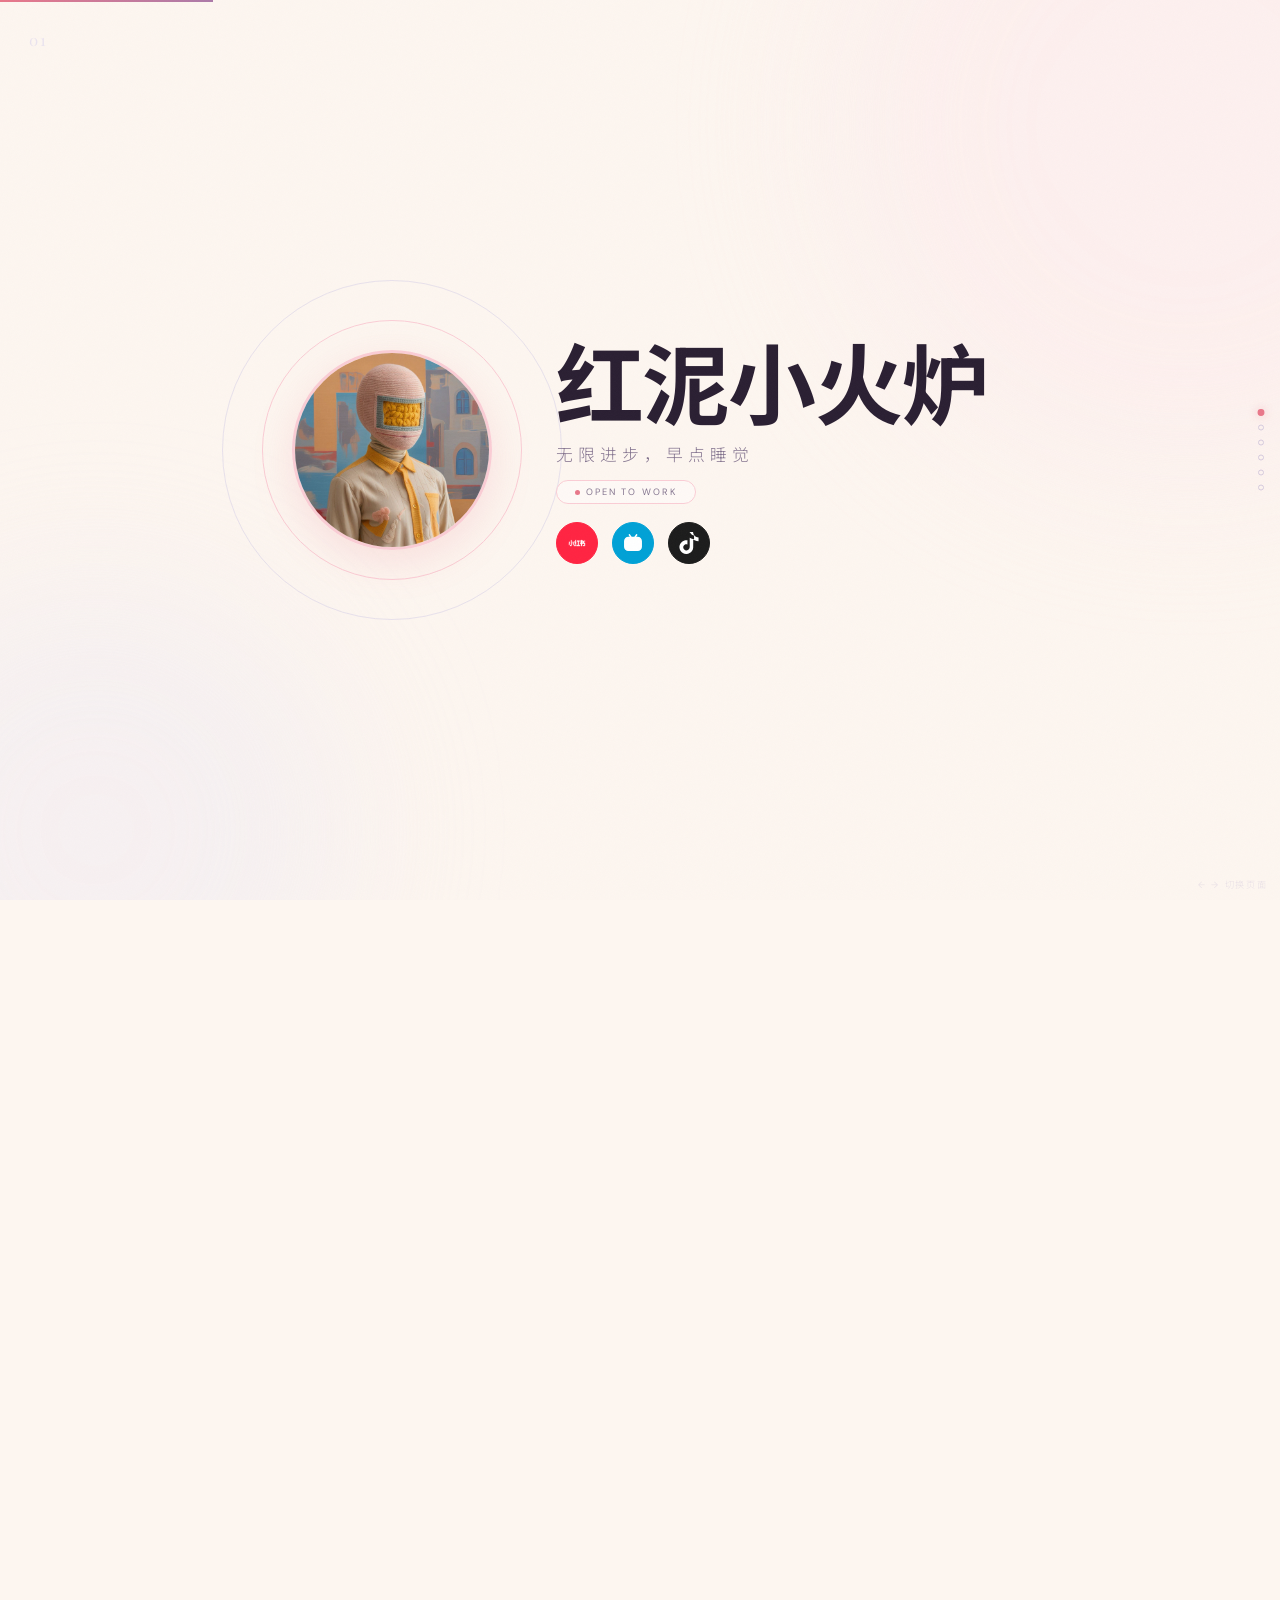
==== index.html @ f567862d "redesign P4 works: two-account layout with proper aspect ratios - Top section: 1 featured card for p" ====
<!DOCTYPE html>
<html lang="zh-CN">
<head>
    <meta charset="UTF-8">
    <meta name="viewport" content="width=device-width, initial-scale=1.0">
    <title>红泥小火炉 — 个人网站</title>
    <meta name="description" content="红泥小火炉的个人简历、作品集与博客">

    <!-- Fonts -->
    <link rel="preconnect" href="https://fonts.googleapis.com">
    <link rel="preconnect" href="https://fonts.gstatic.com" crossorigin>
    <link href="https://fonts.googleapis.com/css2?family=DM+Sans:ital,opsz,wght@0,9..40,200..700;1,9..40,300..400&family=JetBrains+Mono:wght@300;400;500&family=Noto+Sans+SC:wght@300;400;500;700&family=Playfair+Display:ital,wght@0,400..800;1,400..600&display=swap" rel="stylesheet">

    <!-- Styles -->
    <link rel="stylesheet" href="css/variables.css">
    <link rel="stylesheet" href="css/animations.css">
    <link rel="stylesheet" href="css/style.css">
</head>
<body>

    <!-- Chrome -->
    <div class="progress-bar" id="progressBar"></div>
    <nav class="nav-dots" id="navDots" aria-label="Slide navigation"></nav>
    <div class="keyboard-hint">← → 切换页面</div>
    <canvas id="cursorTrail"></canvas>

    <!-- ========================================
         P1 — HERO 首页封面
         ======================================== -->
    <section class="slide slide-hero" id="hero">
        <div class="blob" style="width:clamp(350px,55vw,700px);height:clamp(350px,55vw,700px);background:var(--blush-pale);top:-25%;right:-20%;opacity:.45;"></div>
        <div class="blob" style="width:clamp(250px,40vw,500px);height:clamp(250px,40vw,500px);background:var(--wisteria-pale);bottom:-20%;left:-12%;opacity:.35;"></div>

        <div class="hero-inner">
            <div class="hero-avatar-wrap rv-s d1">
                <div class="hero-ring"></div>
                <div class="hero-ring r2"></div>
                <img class="hero-avatar" src="assets/images/origin.PNG" alt="红泥小火炉头像">
            </div>

            <div class="hero-text">
                <h1 class="hero-name rv d2">红泥小火炉</h1>
                <p class="hero-bio rv d3">无限进步，早点睡觉</p>
                <span class="hero-badge rv d4"><span class="dot"></span>OPEN TO WORK</span>

                <!-- 社交链接 -->
                <div class="social-links rv d5">
                    <!-- 小红书 -->
                    <a class="social-link social-xhs" href="https://www.xiaohongshu.com/user/profile/67c65d7e000000001703d506" target="_blank" rel="noopener" aria-label="小红书" title="小红书">
                        <img src="assets/images/unnamed.png" alt="小红书" style="width:55%;height:55%;object-fit:contain;border-radius:2px;">
                    </a>
                    <!-- B站 -->
                    <a class="social-link social-bilibili" href="https://space.bilibili.com/" target="_blank" rel="noopener" aria-label="哔哩哔哩" title="哔哩哔哩">
                        <svg viewBox="0 0 24 24" fill="none" stroke="white" stroke-width="1.5" stroke-linecap="round" stroke-linejoin="round"><path d="M3 10a4 4 0 0 1 4 -4h10a4 4 0 0 1 4 4v6a4 4 0 0 1 -4 4h-10a4 4 0 0 1 -4 -4v-6z"/><path d="M8 3l2 3"/><path d="M16 3l-2 3"/><path d="M9 13v-2"/><path d="M15 11v2"/></svg>
                    </a>
                    <!-- 抖音 -->
                    <a class="social-link social-douyin" href="https://v.douyin.com/ffmtGtlkA8U/" target="_blank" rel="noopener" aria-label="抖音" title="抖音">
                        <svg viewBox="0 0 24 24"><path d="M12.525.02c1.31-.02 2.61-.01 3.91-.02.08 1.53.63 3.09 1.75 4.17 1.12 1.11 2.7 1.62 4.24 1.79v4.03c-1.44-.05-2.89-.35-4.2-.97-.57-.26-1.1-.59-1.62-.93-.01 2.92.01 5.84-.02 8.75-.08 1.4-.54 2.79-1.35 3.94-1.31 1.92-3.58 3.17-5.91 3.21-1.43.08-2.86-.31-4.08-1.03-2.02-1.19-3.44-3.37-3.65-5.71-.02-.5-.03-1-.01-1.49.18-1.9 1.12-3.72 2.58-4.96 1.66-1.44 3.98-2.13 6.15-1.72.02 1.48-.04 2.96-.04 4.44-.99-.32-2.15-.23-3.02.37-.63.41-1.11 1.04-1.36 1.75-.21.51-.15 1.07-.14 1.61.24 1.64 1.82 3.02 3.5 2.87 1.12-.01 2.19-.66 2.77-1.61.19-.33.4-.9.62-1.4.12-.5.17-1.02.15-1.54V6.33a8.07 8.07 0 004.74 1.53V3.83a4.83 4.83 0 01-2.39-.77z"/></svg>
                    </a>
                    <!-- 微信/其他可继续添加 -->
                </div>
            </div>
        </div>
        <span class="sn">01</span>
    </section>

    <!-- ========================================
         P2 — ABOUT 关于我
         ======================================== -->
    <section class="slide slide-about" id="about">
        <div class="blob" style="width:clamp(300px,45vw,550px);height:clamp(300px,45vw,550px);background:var(--wisteria-pale);top:-15%;left:-15%;opacity:.35;"></div>
        <div class="blob" style="width:clamp(250px,38vw,450px);height:clamp(250px,38vw,450px);background:var(--pistachio-pale);bottom:-18%;right:-12%;opacity:.3;"></div>

        <div class="slide-content">
            <span class="label rv d1">ABOUT ME</span>
            <h2 class="sec-title rv d1">关于 <em>我</em></h2>
            <div class="divider rv d2"></div>

            <div class="about-layout rv d3">
                <div class="about-text">
                    <p class="about-desc">
                        你好，我是<strong>红泥小火炉</strong>。
                    </p>
                    <p class="about-desc">
                        一名探索前沿技术的AI创作者。我相信AI不仅是效率工具，更是重构叙事边界的媒介。在这里，你可以浏览我的作品、拆解技术背后的逻辑，以及阅读我对人机协作的思考。
                    </p>
                    <p class="about-desc">
                        目前专注于 <strong>Vibe Coding</strong> 与 <strong>AI 培训</strong>，
                        同时持续探索无代码开发与自媒体方向的交叉领域。
                    </p>

                    <div class="skill-tags rv d4">
                        <span class="skill-tag"><span class="pip pip-blush"></span>AI 编程</span>
                        <span class="skill-tag"><span class="pip pip-wisteria"></span>AI 设计</span>
                        <span class="skill-tag"><span class="pip pip-pistachio"></span>自媒体</span>
                        <span class="skill-tag"><span class="pip pip-honey"></span>AI 培训</span>
                    </div>
                </div>
            </div>
        </div>
        <span class="sn">02</span>
    </section>

    <!-- ========================================
         P3 — MILESTONES 里程碑
         ======================================== -->
    <section class="slide slide-exp" id="experience">
        <div class="blob" style="width:clamp(280px,40vw,480px);height:clamp(280px,40vw,480px);background:var(--blush-pale);top:-10%;right:-10%;opacity:.3;"></div>

        <div class="slide-content">
            <span class="label rv d1">MILESTONES</span>
            <h2 class="sec-title rv d1">成长 <em>里程碑</em></h2>
            <div class="divider rv d2"></div>

            <div class="milestone-grid rv d3">
                <!-- 里程碑 1 -->
                <div class="milestone-card timeline-item rv d3">
                    <div class="milestone-top">
                        <div class="milestone-date">2024 — 至今</div>
                        <div class="milestone-num">03</div>
                    </div>
                    <h3 class="milestone-title">AI 公共教育</h3>
                    <p class="milestone-desc">主导涵盖全年龄段的 AI 线下教学项目。为创作者、夜校学员及社区长者提供 AI 工具实操培训与应用解决方案。</p>
                    <div class="skill-tree">
                        <div class="tree-branches">
                            <span class="tree-tag" style="--tag-color: var(--blush)" data-gallery="n1-t1">即梦 MeetUp</span>
                            <span class="tree-tag" style="--tag-color: var(--wisteria)" data-gallery="n1-t2">济图开讲啦</span>
                            <span class="tree-tag" style="--tag-color: var(--pistachio)" data-gallery="n1-t3">泉民夜校秒哒培训</span>
                            <span class="tree-tag" style="--tag-color: var(--honey)" data-gallery="n1-t4">社区老年AI培训</span>
                        </div>
                    </div>
                    <div class="tree-gallery">
                        <div class="gallery-set" data-set="n1-t1">
                            <img src="assets/images/gallery/n1-t1-1.jpg" alt="即梦 MeetUp 作品">
                            <img src="assets/images/gallery/n1-t1-2.jpg" alt="即梦 MeetUp 作品">
                            <img src="assets/images/gallery/n1-t1-3.jpg" alt="即梦 MeetUp 作品">
                            <img src="assets/images/gallery/n1-t1-4.jpg" alt="即梦 MeetUp 作品">
                        </div>
                        <div class="gallery-set" data-set="n1-t2">
                            <img src="assets/images/gallery/n1-t2-1.jpg" alt="济图开讲啦 作品">
                            <img src="assets/images/gallery/n1-t2-2.jpg" alt="济图开讲啦 作品">
                        </div>
                        <div class="gallery-set" data-set="n1-t3">
                            <img src="assets/images/gallery/n1-t3-1.jpg" alt="泉民夜校秒哒培训 作品">
                            <img src="assets/images/gallery/n1-t3-2.jpg" alt="泉民夜校秒哒培训 作品">
                            <img src="assets/images/gallery/n1-t3-3.jpg" alt="泉民夜校秒哒培训 作品">
                            <img src="assets/images/gallery/n1-t3-4.jpg" alt="泉民夜校秒哒培训 作品">
                        </div>
                        <div class="gallery-set" data-set="n1-t4">
                            <img src="assets/images/gallery/n1-t4-1.jpg" alt="社区老年AI培训 作品">
                            <img src="assets/images/gallery/n1-t4-2.jpg" alt="社区老年AI培训 作品">
                            <img src="assets/images/gallery/n1-t4-3.jpg" alt="社区老年AI培训 作品">
                            <img src="assets/images/gallery/n1-t4-4.jpg" alt="社区老年AI培训 作品">
                        </div>
                    </div>
                </div>

                <!-- 里程碑 2 -->
                <div class="milestone-card timeline-item rv d4">
                    <div class="milestone-top">
                        <div class="milestone-date">2020 — 2024</div>
                        <div class="milestone-num">02</div>
                    </div>
                    <h3 class="milestone-title">AI 视频制作</h3>
                    <p class="milestone-desc">运用 AI 视觉技术完成视频项目落地。贯穿文本构建、画面生成与后期处理，实现从创意到成片的全链路创作。</p>
                    <div class="skill-tree">
                        <div class="tree-branches">
                            <span class="tree-tag" style="--tag-color: var(--blush)" data-gallery="n2-t1">《与共和国同框》项目</span>
                            <span class="tree-tag" style="--tag-color: var(--wisteria)" data-gallery="n2-t2">《That Explains It》项目</span>
                        </div>
                    </div>
                    <div class="tree-gallery">
                        <div class="gallery-set" data-set="n2-t1">
                            <img src="assets/images/gallery/n2-t1-1.png" alt="《与共和国同框》项目">
                            <img src="assets/images/gallery/n2-t1-2.png" alt="《与共和国同框》项目">
                            <img src="assets/images/gallery/n2-t1-3.png" alt="《与共和国同框》项目">
                            <img src="assets/images/gallery/n2-t1-4.png" alt="《与共和国同框》项目">
                        </div>
                        <div class="gallery-set" data-set="n2-t2">
                            <img src="assets/images/gallery/n2-t2-1.png" alt="《That Explains It》项目">
                            <img src="assets/images/gallery/n2-t2-2.png" alt="《That Explains It》项目">
                            <img src="assets/images/gallery/n2-t2-3.png" alt="《That Explains It》项目">
                            <img src="assets/images/gallery/n2-t2-4.png" alt="《That Explains It》项目">
                        </div>

                    </div>
                </div>

                <!-- 里程碑 3 -->
                <div class="milestone-card timeline-item rv d5">
                    <div class="milestone-top">
                        <div class="milestone-date">2017 — 2020</div>
                        <div class="milestone-num">01</div>
                    </div>
                    <h3 class="milestone-title">设计生涯起步</h3>
                    <p class="milestone-desc">深耕品牌视觉设计，为多个客户交付全方位视觉解决方案，打下扎实的审美与创意基础。</p>
                    <div class="skill-tree">
                        <div class="tree-branches">
                            <span class="tree-tag" style="--tag-color: var(--blush)" data-gallery="n3-t1">品牌视觉</span>
                            <span class="tree-tag" style="--tag-color: var(--wisteria)" data-gallery="n3-t2">视觉解决方案</span>
                            <span class="tree-tag" style="--tag-color: var(--pistachio)" data-gallery="n3-t3">品牌一致性</span>
                        </div>
                    </div>
                    <div class="tree-gallery">
                        <div class="gallery-set" data-set="n3-t1">
                            <img src="assets/images/gallery/n3-t1-1.jpg" alt="品牌视觉 作品">
                            <img src="assets/images/gallery/n3-t1-2.jpg" alt="品牌视觉 作品">
                            <img src="assets/images/gallery/n3-t1-3.jpg" alt="品牌视觉 作品">
                            <img src="assets/images/gallery/n3-t1-4.jpg" alt="品牌视觉 作品">
                        </div>
                        <div class="gallery-set" data-set="n3-t2">
                            <img src="assets/images/gallery/n3-t2-1.jpg" alt="视觉解决方案 作品">
                            <img src="assets/images/gallery/n3-t2-2.jpg" alt="视觉解决方案 作品">
                            <img src="assets/images/gallery/n3-t2-3.jpg" alt="视觉解决方案 作品">
                            <img src="assets/images/gallery/n3-t2-4.jpg" alt="视觉解决方案 作品">
                        </div>
                        <div class="gallery-set" data-set="n3-t3">
                            <img src="assets/images/gallery/n3-t3-1.jpg" alt="品牌一致性 作品">
                            <img src="assets/images/gallery/n3-t3-2.jpg" alt="品牌一致性 作品">
                            <img src="assets/images/gallery/n3-t3-3.jpg" alt="品牌一致性 作品">
                            <img src="assets/images/gallery/n3-t3-4.jpg" alt="品牌一致性 作品">
                        </div>
                    </div>
                </div>

                <!-- 里程碑 4 -->
                <div class="milestone-card timeline-item rv d6">
                    <div class="milestone-top">
                        <div class="milestone-date">持续进行中</div>
                        <div class="milestone-num">04</div>
                    </div>
                    <h3 class="milestone-title">打造个人 IP</h3>
                    <p class="milestone-desc">通过小红书、抖音等平台输出 AI 创作内容，探索自媒体变现路径，连接更多创作者。</p>
                    <div class="skill-tree">
                        <div class="tree-branches">
                            <span class="tree-tag" style="--tag-color: var(--blush)" data-gallery="n4-t1">内容创作</span>
                            <span class="tree-tag" style="--tag-color: var(--wisteria)" data-gallery="n4-t2">自媒体运营</span>
                            <span class="tree-tag" style="--tag-color: var(--pistachio)" data-gallery="n4-t3">社群连接</span>
                            <span class="tree-tag" style="--tag-color: var(--honey)" data-gallery="n4-t4">IP 孵化</span>
                        </div>
                    </div>
                    <div class="tree-gallery">
                        <div class="gallery-set" data-set="n4-t1">
                            <img src="assets/images/gallery/n1-t1-1.jpg" alt="内容创作">
                            <img src="assets/images/gallery/n1-t1-2.jpg" alt="内容创作">
                            <img src="assets/images/gallery/n1-t1-3.jpg" alt="内容创作">
                            <img src="assets/images/gallery/n1-t1-4.jpg" alt="内容创作">
                        </div>
                        <div class="gallery-set" data-set="n4-t2">
                            <img src="assets/images/gallery/n1-t2-1.jpg" alt="自媒体运营">
                            <img src="assets/images/gallery/n1-t2-2.jpg" alt="自媒体运营">
                        </div>
                        <div class="gallery-set" data-set="n4-t3">
                            <img src="assets/images/gallery/n1-t3-1.jpg" alt="社群连接">
                            <img src="assets/images/gallery/n1-t3-2.jpg" alt="社群连接">
                            <img src="assets/images/gallery/n1-t3-3.jpg" alt="社群连接">
                            <img src="assets/images/gallery/n1-t3-4.jpg" alt="社群连接">
                        </div>
                        <div class="gallery-set" data-set="n4-t4">
                            <img src="assets/images/gallery/n1-t4-1.jpg" alt="IP 孵化">
                            <img src="assets/images/gallery/n1-t4-2.jpg" alt="IP 孵化">
                            <img src="assets/images/gallery/n1-t4-3.jpg" alt="IP 孵化">
                            <img src="assets/images/gallery/n1-t4-4.jpg" alt="IP 孵化">
                        </div>
                    </div>
                </div>
            </div>
        </div>
        <span class="sn">03</span>
    </section>


    <!-- ========================================
         P4 — WORKS 视频作品集
         ======================================== -->
    <section class="slide slide-works" id="works">
        <div class="blob" style="width:clamp(300px,42vw,500px);height:clamp(300px,42vw,500px);background:var(--blush-pale);top:-12%;left:-12%;opacity:.3;"></div>
        <div class="blob" style="width:clamp(220px,35vw,400px);height:clamp(220px,35vw,400px);background:var(--honey-soft);bottom:-15%;right:-8%;opacity:.2;"></div>

        <div class="slide-content">
            <span class="label rv d1">PORTFOLIO</span>
            <h2 class="sec-title rv d1">视频 <em>作品</em></h2>
            <div class="divider rv d2"></div>

            <!-- 账号A：精选视频（大号卡片） -->
            <div class="work-section rv d3">
                <div class="work-account-tag">
                    <span class="work-account-dot" style="background:#FF2442;"></span>
                    <span class="work-account-name">@红泥小火炉</span>
                    <span class="work-account-desc">主账号 · 精选代表作</span>
                </div>
                <div class="work-grid work-grid-featured">
                    <div class="work-card work-card-featured" data-bvid="BV1xx411c7mD">
                        <div class="work-cover-wrap">
                            <img class="work-cover" src="" alt="作品封面">
                            <div class="work-play-btn">
                                <svg viewBox="0 0 24 24"><path d="M8 5v14l11-7z"/></svg>
                            </div>
                        </div>
                        <div class="work-info">
                            <div class="work-title">精选作品标题</div>
                            <div class="work-desc">这是主账号的精选代表作，展示核心创作风格与理念。</div>
                            <span class="work-tag">品牌短片</span>
                        </div>
                    </div>
                </div>
            </div>

            <!-- 账号B：更多视频（3列小卡片） -->
            <div class="work-section rv d4">
                <div class="work-account-tag">
                    <span class="work-account-dot" style="background:#00A1D6;"></span>
                    <span class="work-account-name">@账号名称</span>
                    <span class="work-account-desc">副账号 · 更多作品</span>
                </div>
                <div class="work-grid">
                    <div class="work-card work-card-compact" data-bvid="BV1xx411c7mD">
                        <div class="work-cover-wrap">
                            <img class="work-cover" src="" alt="作品封面1">
                            <div class="work-play-btn">
                                <svg viewBox="0 0 24 24"><path d="M8 5v14l11-7z"/></svg>
                            </div>
                            <div class="work-title-overlay">作品标题一</div>
                        </div>
                    </div>

                    <div class="work-card work-card-compact" data-bvid="BV1xx411c7mD">
                        <div class="work-cover-wrap">
                            <img class="work-cover" src="" alt="作品封面2">
                            <div class="work-play-btn">
                                <svg viewBox="0 0 24 24"><path d="M8 5v14l11-7z"/></svg>
                            </div>
                            <div class="work-title-overlay">作品标题二</div>
                        </div>
                    </div>

                    <div class="work-card work-card-compact" data-bvid="BV1xx411c7mD">
                        <div class="work-cover-wrap">
                            <img class="work-cover" src="" alt="作品封面3">
                            <div class="work-play-btn">
                                <svg viewBox="0 0 24 24"><path d="M8 5v14l11-7z"/></svg>
                            </div>
                            <div class="work-title-overlay">作品标题三</div>
                        </div>
                    </div>
                </div>
            </div>
        </div>
        <span class="sn">04</span>
    </section>

    <!-- ========================================
         P5 — BLOG 博客集成栏
         ======================================== -->
    <section class="slide slide-blog" id="blog">
        <div class="blob" style="width:clamp(280px,40vw,460px);height:clamp(280px,40vw,460px);background:var(--pistachio-pale);top:-10%;right:-10%;opacity:.3;"></div>

        <div class="slide-content">
            <span class="label rv d1">BLOG</span>
            <h2 class="sec-title rv d1">思考与 <em>分享</em></h2>
            <div class="divider rv d2"></div>

            <div class="blog-hub-grid">
                <!-- 飞书知识库入口 -->
                <a class="blog-hub rv d3" href="https://c06gbnlph98.feishu.cn/wiki/space/7615218037437352903?ccm_open_type=lark_wiki_spaceLink&open_tab_from=wiki_home" target="_blank" rel="noopener">
                    <div class="hub-logo lark-logo">
                        <img src="assets/images/feishu-logo.png" alt="飞书">
                    </div>
                    <div class="blog-hub-title">小火炉的知识库</div>
                    <div class="blog-hub-desc">AI 创作笔记与方法论</div>
                    <div class="hub-action">
                        <span class="hub-action-btn">进入知识库</span>
                    </div>
                </a>

                <!-- AI 工具导航入口 -->
                <a class="blog-hub rv d4 blog-hub-tools" href="ai-tools.html">
                    <div class="hub-logo tools-logo">
                        <svg viewBox="0 0 24 24" fill="none" stroke="currentColor" stroke-width="2" stroke-linecap="round" stroke-linejoin="round">
                            <rect x="3" y="3" width="7" height="7"/>
                            <rect x="14" y="3" width="7" height="7"/>
                            <rect x="14" y="14" width="7" height="7"/>
                            <rect x="3" y="14" width="7" height="7"/>
                        </svg>
                    </div>
                    <div class="blog-hub-title">AI 工具导航</div>
                    <div class="blog-hub-desc">精选实用 AI 工具库</div>
                    <div class="hub-preview-list">
                        <div class="hub-preview-item">
                            <span class="hub-preview-date">图像</span>
                            <span class="hub-preview-title">Midjourney、即梦 AI、可灵 AI…</span>
                        </div>
                        <div class="hub-preview-item">
                            <span class="hub-preview-date">写作</span>
                            <span class="hub-preview-title">Claude、Kimi、豆包、Gemini…</span>
                        </div>
                        <div class="hub-preview-item">
                            <span class="hub-preview-date">代码</span>
                            <span class="hub-preview-title">Cursor、Trae、GitHub Copilot…</span>
                        </div>
                    </div>
                    <div class="hub-action">
                        <span class="hub-action-btn">探索工具</span>
                    </div>
                </a>
            </div>
        </div>
        <span class="sn">05</span>
    </section>

    <!-- ========================================
         P6 — CONTACT 联系方式
         ======================================== -->
    <section class="slide slide-contact" id="contact">
        <div class="blob" style="width:clamp(320px,48vw,580px);height:clamp(320px,48vw,580px);background:var(--blush-pale);top:-20%;left:-15%;opacity:.3;"></div>
        <div class="blob" style="width:clamp(250px,38vw,420px);height:clamp(250px,38vw,420px);background:var(--wisteria-pale);bottom:-15%;right:-10%;opacity:.25;"></div>

        <div class="slide-content">
            <span class="label rv d1">CONTACT</span>
            <h2 class="sec-title rv d1">联系 <em>我</em></h2>
            <div class="divider rv d2"></div>

            <p class="end-narrative rv d3">期待与你的合作与交流</p>
            <h3 class="end-slogan rv d4">
                Infinite <span class="hl">Progress</span>
            </h3>
            <div class="divider rv d5" style="margin:0 auto;"></div>

            <div class="contact-links rv d5">
                <!-- 小红书 -->
                <a class="contact-link" href="https://www.xiaohongshu.com/user/profile/67c65d7e000000001703d506" target="_blank" rel="noopener">
                    <div class="contact-icon contact-xhs">
                        <img src="assets/images/unnamed.png" alt="小红书" style="width:50%;height:50%;object-fit:contain;border-radius:2px;">
                    </div>
                    <div class="contact-label">小红书</div>
                    <div class="contact-sublabel">@红泥小火炉</div>
                </a>

                <span class="step-arrow" style="font-size:clamp(1rem,2vw,1.5rem);color:var(--ink-ghost);font-weight:200;">·</span>

                <!-- 微信 -->
                <a class="contact-link" href="#" id="wechatTrigger">
                    <div class="contact-icon contact-wechat">
                        <svg viewBox="0 0 16 16" fill="white"><path d="M11.176 14.429c-2.665 0-4.826-1.8-4.826-4.018 0-2.22 2.159-4.02 4.824-4.02S16 8.191 16 10.411c0 1.21-.65 2.301-1.666 3.036a.324.324 0 0 0-.12.366l.218.81a.6.6 0 0 1 .029.117.166.166 0 0 1-.162.162.2.2 0 0 1-.092-.03l-1.057-.61a.5.5 0 0 0-.256-.074.5.5 0 0 0-.142.021 5.67 5.67 0 0 1-1.576.22M9.064 9.542a.647.647 0 1 0 .557-1 .645.645 0 0 0-.646.647.634.634 0 0 0 .09.353Zm3.232.001a.646.646 0 1 0 .546-1 .645.645 0 0 0-.644.644.63.63 0 0 0 .098.356"/><path d="M0 6.826c0 1.455.781 2.765 2.001 3.656a.385.385 0 0 1 .143.439l-.161.6-.1.373a.499.499 0 0 0-.032.14.192.192 0 0 0 .193.193c.039 0 .077-.01.111-.029l1.268-.733a.624.624 0 0 1 .308-.088c.027 0 .053.003.084.006a6.76 6.76 0 0 0 1.624.26 4.48 4.48 0 0 1-.177-1.251c0-2.936 2.785-5.02 5.824-5.02.15 0 .293.002.433.005C10.587 3.429 8.392 2 5.796 2 2.596 2 0 4.16 0 6.826m4.632-1.555a.77.77 0 1 1-1.54 0 .77.77 0 0 1 1.54 0m3.875 0a.77.77 0 1 1-1.54 0 .77.77 0 0 1 1.54 0"/></svg>
                    </div>
                    <div class="contact-label">微信</div>
                    <div class="contact-sublabel">扫码添加</div>
                </a>

                <span class="step-arrow" style="font-size:clamp(1rem,2vw,1.5rem);color:var(--ink-ghost);font-weight:200;">·</span>

                <!-- 抖音 -->
                <a class="contact-link" href="https://v.douyin.com/ffmtGtlkA8U/" target="_blank" rel="noopener">
                    <div class="contact-icon contact-douyin">
                        <svg viewBox="0 0 24 24"><path d="M12.525.02c1.31-.02 2.61-.01 3.91-.02.08 1.53.63 3.09 1.75 4.17 1.12 1.11 2.7 1.62 4.24 1.79v4.03c-1.44-.05-2.89-.35-4.2-.97-.57-.26-1.1-.59-1.62-.93-.01 2.92.01 5.84-.02 8.75-.08 1.4-.54 2.79-1.35 3.94-1.31 1.92-3.58 3.17-5.91 3.21-1.43.08-2.86-.31-4.08-1.03-2.02-1.19-3.44-3.37-3.65-5.71-.02-.5-.03-1-.01-1.49.18-1.9 1.12-3.72 2.58-4.96 1.66-1.44 3.98-2.13 6.15-1.72.02 1.48-.04 2.96-.04 4.44-.99-.32-2.15-.23-3.02.37-.63.41-1.11 1.04-1.36 1.75-.21.51-.15 1.07-.14 1.61.24 1.64 1.82 3.02 3.5 2.87 1.12-.01 2.19-.66 2.77-1.61.19-.33.4-.9.62-1.4.12-.5.17-1.02.15-1.54V6.33a8.07 8.07 0 004.74 1.53V3.83a4.83 4.83 0 01-2.39-.77z"/></svg>
                    </div>
                    <div class="contact-label">抖音</div>
                    <div class="contact-sublabel">@红泥小火炉</div>
                </a>
            </div>

            <div class="end-capsule rv d6" style="margin-top:clamp(1.5rem,3vh,2rem);">
                © 2026 红泥小火炉 · Designed with 💗
            </div>
        </div>
        <span class="sn">06</span>
    </section>

    <!-- ========================================
         图片大图预览（Lightbox）
         ======================================== -->
    <div class="img-lightbox" id="imgLightbox">
        <button class="lightbox-close" id="lightboxClose" aria-label="关闭">✕</button>
        <button class="lightbox-nav lightbox-prev" id="lightboxPrev" aria-label="上一张">‹</button>
        <button class="lightbox-nav lightbox-next" id="lightboxNext" aria-label="下一张">›</button>
        <img id="lightboxImg" src="" alt="">
        <div class="lightbox-counter" id="lightboxCounter"></div>
    </div>

    <!-- ========================================
         微信二维码弹窗
         ======================================== -->
    <div class="qr-modal" id="qrModal">
        <div class="qr-modal-inner">
            <button class="qr-modal-close" id="qrClose" aria-label="关闭">✕</button>
            <div class="qr-modal-content">
                <p class="qr-modal-tip">扫码添加微信</p>
                <img src="assets/images/wechat-qr.png" alt="微信二维码" id="qrImg">
                <p class="qr-modal-name">红泥小火炉</p>
            </div>
        </div>
    </div>

    <!-- ========================================
         视频弹层（全局）
         ======================================== -->
    <div class="video-modal" id="videoModal">
        <div class="video-modal-inner">
            <button class="video-modal-close" id="videoClose" aria-label="关闭视频">✕</button>
            <iframe id="videoFrame" allowfullscreen></iframe>
        </div>
    </div>

    <!-- Scripts -->
    <script src="js/scroll-effects.js"></script>
    <script src="js/main.js"></script>
    <script src="js/notion.js"></script>
</body>
</html>
---- css/variables.css ----
/* ===========================================
   孙琦个人网站 — CSS 变量系统
   修改配色/字体/字号，只需改这里
   =========================================== */

:root {
    /* --- 调色板（温暖奶油风）--- */
    --cream: #FDF6F0;
    --cream-deep: #F7EDE4;
    --blush: #E8788A;
    --blush-mid: #F2A0AE;
    --blush-soft: #FACDD5;
    --blush-pale: #FDE8EC;
    --blush-wash: #FFF6F7;
    --wisteria: #8E7CB8;
    --wisteria-mid: #B5AAD6;
    --wisteria-soft: #D4CEE8;
    --wisteria-pale: #EBE7F5;
    --pistachio: #6AB893;
    --pistachio-mid: #A0D9BE;
    --pistachio-soft: #C5E9D5;
    --pistachio-pale: #E4F5EC;
    --honey: #D4A24C;
    --honey-soft: #F2D68A;
    --sky: #7BA8D4;

    /* --- 文字色阶 --- */
    --ink: #2A1F32;
    --ink-mid: #564560;
    --ink-light: #857590;
    --ink-faint: #B3A5BE;
    --ink-ghost: #D4C9DC;
    --ink-whisper: #EAE3EF;

    /* --- 玻璃态 --- */
    --glass: rgba(253, 246, 240, 0.6);
    --glass-border: rgba(255, 255, 255, 0.65);

    /* --- 字体 --- */
    --ff-display: 'Playfair Display', 'Noto Sans SC', serif;
    --ff-body: 'DM Sans', 'Noto Sans SC', sans-serif;
    --ff-mono: 'JetBrains Mono', monospace;

    /* --- 字号（响应式 clamp）--- */
    --fs-hero: clamp(2.6rem, 7vw, 5.5rem);
    --fs-h2: clamp(1.4rem, 3.8vw, 2.6rem);
    --fs-h3: clamp(1rem, 2.2vw, 1.5rem);
    --fs-sub: clamp(0.8rem, 1.4vw, 1.05rem);
    --fs-body: clamp(0.72rem, 1.12vw, 0.92rem);
    --fs-sm: clamp(0.62rem, 0.88vw, 0.78rem);
    --fs-xs: clamp(0.52rem, 0.72vw, 0.65rem);

    /* --- 间距 --- */
    --pad: clamp(1.8rem, 5vw, 5rem);
    --gap: clamp(0.6rem, 1.6vw, 1.6rem);

    /* --- 缓动曲线 --- */
    --ease-expo: cubic-bezier(0.16, 1, 0.3, 1);
    --ease-spring: cubic-bezier(0.34, 1.56, 0.64, 1);
    --ease-smooth: cubic-bezier(0.4, 0, 0.2, 1);
}

/* === 深色模式预留（后期可扩展）=== */
@media (prefers-color-scheme: dark) {
    /* :root {
        --cream: #1a1520;
        --ink: #FDF6F0;
        ...
    } */
}
---- css/animations.css ----
/* ===========================================
   孙琦个人网站 — 动画与特效系统
   =========================================== */

/* --- 入场动画基础类 --- */
.rv   { opacity: 0; transform: translateY(26px);  transition: opacity .85s var(--ease-expo), transform .85s var(--ease-expo); will-change: opacity, transform; }
.rv-s { opacity: 0; transform: scale(.85);         transition: opacity .85s var(--ease-expo), transform 1s var(--ease-spring); will-change: opacity, transform; }
.rv-l { opacity: 0; transform: translateX(-38px);  transition: opacity .85s var(--ease-expo), transform .85s var(--ease-expo); will-change: opacity, transform; }
.rv-r { opacity: 0; transform: translateX(38px);   transition: opacity .85s var(--ease-expo), transform .85s var(--ease-expo); will-change: opacity, transform; }
.rv-b { opacity: 0; filter: blur(16px); transform: scale(.97); transition: opacity 1.3s var(--ease-expo), filter 1.3s var(--ease-expo), transform 1.3s var(--ease-expo); will-change: opacity, filter, transform; }
.rv-pop { opacity: 0; transform: scale(.4) rotate(-12deg); transition: opacity .5s var(--ease-expo), transform .65s var(--ease-spring); will-change: opacity, transform; }

/* 可见时触发 */
.slide.visible .rv,
.slide.visible .rv-s,
.slide.visible .rv-l,
.slide.visible .rv-r,
.slide.visible .rv-b,
.slide.visible .rv-pop { opacity: 1; transform: none; filter: none; }

/* 延迟节奏 */
.d1 { transition-delay: .08s }
.d2 { transition-delay: .2s }
.d3 { transition-delay: .35s }
.d4 { transition-delay: .5s }
.d5 { transition-delay: .68s }
.d6 { transition-delay: .85s }
.d7 { transition-delay: 1.05s }

/* --- 浮动动画 --- */
@keyframes heroFloat {
    0%, 100% { transform: translateY(0) rotate(0deg); }
    25%      { transform: translateY(-16px) rotate(-4deg); }
    60%      { transform: translateY(-8px) rotate(2.5deg); }
}

@keyframes drift {
    0%, 100% { transform: translateY(0) rotate(0); }
    50%      { transform: translateY(-12px) rotate(6deg); }
}

@keyframes ringPulse {
    0%, 100% { opacity: .4; transform: translate(-50%, -50%) scale(1); }
    50%      { opacity: .15; transform: translate(-50%, -50%) scale(1.05); }
}

@keyframes dotPulse {
    0%, 100% { opacity: .3; transform: scale(.7); }
    50%      { opacity: 1; transform: scale(1.1); }
}

@keyframes chromaShift {
    0%, 100% { background-position: 0% 50%; }
    50%      { background-position: 100% 50%; }
}

@keyframes hintPulse {
    0%, 100% { opacity: .4; }
    50%      { opacity: 1; }
}

/* --- 背景 Blob --- */
.blob {
    position: absolute;
    border-radius: 50%;
    z-index: 0;
    pointer-events: none;
    filter: blur(80px);
    will-change: transform;
    transform: translateZ(0);
}

/* --- 装饰漂浮元素 --- */
.deco {
    position: absolute;
    z-index: 1;
    pointer-events: none;
    opacity: 0.07;
    will-change: transform;
    transform: translateZ(0);
}

/* --- 进度条 --- */
.progress-bar {
    position: fixed;
    top: 0;
    left: 0;
    height: 2px;
    z-index: 9999;
    background: linear-gradient(90deg, var(--blush), var(--wisteria), var(--pistachio));
    background-size: 300% 100%;
    animation: chromaShift 6s ease infinite;
    transition: width .45s var(--ease-expo);
    will-change: width;
    transform: translateZ(0);
}

/* --- 导航点 --- */
.nav-dots {
    position: fixed;
    right: clamp(.5rem, 1.4vw, 1rem);
    top: 50%;
    transform: translateY(-50%);
    display: flex;
    flex-direction: column;
    gap: clamp(6px, 1vh, 10px);
    z-index: 9998;
}

.nav-dot {
    width: 6px;
    height: 6px;
    border-radius: 50%;
    border: 1.5px solid var(--ink-ghost);
    background: transparent;
    cursor: pointer;
    transition: all .35s var(--ease-spring);
    padding: 0;
}

.nav-dot:hover {
    border-color: var(--blush-mid);
    transform: scale(1.4);
}

.nav-dot.active {
    background: var(--blush);
    border-color: var(--blush);
    box-shadow: 0 0 8px rgba(232, 120, 138, .45);
    transform: scale(1.15);
}

/* --- 键盘提示 --- */
.keyboard-hint {
    position: fixed;
    bottom: clamp(.4rem, 1vh, .7rem);
    right: clamp(.4rem, 1.2vw, .8rem);
    font-size: var(--fs-xs);
    color: var(--ink-ghost);
    opacity: .5;
    z-index: 9998;
    letter-spacing: .18em;
    font-weight: 300;
}

/* --- 幻灯片编号 --- */
.sn {
    position: absolute;
    top: clamp(.8rem, 2.5vw, 1.8rem);
    left: clamp(.8rem, 2.5vw, 1.8rem);
    font-family: var(--ff-display);
    font-size: clamp(.7rem, 1.2vw, 1rem);
    color: var(--ink-whisper);
    font-weight: 300;
    letter-spacing: .15em;
    z-index: 3;
}

/* --- 鼠标拖尾 Canvas --- */
#cursorTrail {
    position: fixed;
    inset: 0;
    z-index: 9989;
    pointer-events: none;
}

/* --- SVG 噪点纹理（温暖感）--- */
body::after {
    content: '';
    position: fixed;
    inset: 0;
    z-index: 9990;
    pointer-events: none;
    opacity: 0.026;
    background-image: url("data:image/svg+xml,%3Csvg viewBox='0 0 256 256' xmlns='http://www.w3.org/2000/svg'%3E%3Cfilter id='n'%3E%3CfeTurbulence type='fractalNoise' baseFrequency='0.85' numOctaves='4' stitchTiles='stitch'/%3E%3C/filter%3E%3Crect width='100%25' height='100%25' filter='url(%23n)'/%3E%3C/svg%3E");
    background-size: 180px;
}

/* --- 玻璃态卡片 --- */
.glass {
    background: var(--glass);
    backdrop-filter: blur(12px);
    -webkit-backdrop-filter: blur(12px);
    border: 1px solid var(--glass-border);
    border-radius: clamp(14px, 2.2vw, 22px);
    box-shadow: 0 6px 28px rgba(90, 60, 120, .06), inset 0 1px 0 rgba(255, 255, 255, .35);
    will-change: transform;
    transform: translateZ(0);
}

/* --- 通用原子组件 --- */
.divider {
    width: clamp(32px, 5vw, 56px);
    height: 1.5px;
    background: linear-gradient(90deg, var(--blush-soft), var(--wisteria-soft));
    border-radius: 2px;
    opacity: .7;
}

.label {
    font-family: var(--ff-body);
    font-size: var(--fs-xs);
    color: var(--ink-faint);
    letter-spacing: .35em;
    font-weight: 600;
    text-transform: uppercase;
}

.sec-title {
    font-family: var(--ff-display);
    font-size: var(--fs-h2);
    font-weight: 600;
    color: var(--ink);
    text-align: center;
    line-height: 1.25;
}

.sec-title em {
    font-style: italic;
    color: var(--blush);
}

/* --- 减少动画偏好 --- */
@media (prefers-reduced-motion: reduce) {
    *, *::before, *::after {
        animation-duration: 0.01ms !important;
        transition-duration: 0.2s !important;
    }
    html { scroll-behavior: auto; }
}
---- css/style.css ----
/* ===========================================
   孙琦个人网站 — 主样式
   =========================================== */

/* === RESET === */
*, *::before, *::after { margin: 0; padding: 0; box-sizing: border-box; }

/* === VIEWPORT & SCROLL === */
html, body { height: 100%; overflow-x: hidden; }
html { scroll-snap-type: y mandatory; scroll-behavior: smooth; }

body {
    font-family: var(--ff-body);
    color: var(--ink);
    background: var(--cream);
    -webkit-font-smoothing: antialiased;
}

/* === SLIDE 基础结构 === */
.slide {
    width: 100vw;
    height: 100vh;
    height: 100dvh;
    overflow: hidden;
    scroll-snap-align: start;
    display: flex;
    flex-direction: column;
    position: relative;
    contain: layout style paint;
}

.slide-content {
    flex: 1;
    display: flex;
    flex-direction: column;
    justify-content: center;
    align-items: center;
    max-height: 100%;
    overflow: hidden;
    padding: var(--pad);
    gap: var(--gap);
    position: relative;
    z-index: 2;
}

img { max-width: 100%; object-fit: contain; }

/* === RESPONSIVE === */
@media (max-height: 700px) {
    :root { --pad: clamp(1rem, 3vw, 2rem); --gap: clamp(0.35rem, 1vw, 0.7rem); --fs-hero: clamp(1.8rem, 5.5vw, 3.2rem); --fs-h2: clamp(1.1rem, 2.8vw, 1.8rem); }
}
@media (max-height: 600px) {
    :root { --pad: clamp(0.5rem, 2vw, 1.2rem); --fs-body: clamp(0.62rem, 0.95vw, 0.82rem); --gap: clamp(0.25rem, 0.8vw, 0.5rem); }
    .nav-dots, .keyboard-hint, .deco { display: none; }
}
@media (max-height: 500px) {
    :root { --fs-hero: clamp(1rem, 3.5vw, 1.5rem); --fs-h2: clamp(0.9rem, 2.5vw, 1.2rem); }
}
@media (max-width: 700px) {
    .two-col { flex-direction: column !important; }
    .work-grid, .care-grid, .tech-grid { grid-template-columns: 1fr !important; }
    .timeline::before { left: 20px !important; }
    .timeline-item { padding-left: 50px !important; }
    .timeline-item::before { left: 14px !important; }
}

/* ===========================================
   P1 — HERO 首页封面
   =========================================== */
.slide-hero { background: var(--cream); }

.hero-inner {
    flex: 1;
    display: flex;
    align-items: center;
    justify-content: center;
    gap: clamp(2rem, 5vw, 5rem);
    padding: var(--pad);
    max-height: 100%;
    overflow: hidden;
    position: relative;
    z-index: 2;
}

.hero-avatar-wrap {
    position: relative;
    flex-shrink: 0;
    display: flex;
    flex-direction: column;
    align-items: center;
    gap: var(--gap);
}

.hero-avatar {
    width: clamp(120px, 18vw, 200px);
    height: clamp(120px, 18vw, 200px);
    border-radius: 50%;
    object-fit: cover;
    border: 3px solid var(--blush-soft);
    box-shadow: 0 12px 40px rgba(232, 120, 138, .18);
    animation: heroFloat 5.5s ease-in-out infinite;
    will-change: transform;
    transform: translateZ(0);
}

/* 头像占位（未上传图片时显示） */
.hero-avatar[src=""],
.hero-avatar:not([src]) {
    background: linear-gradient(135deg, var(--blush-pale), var(--wisteria-pale));
}

.hero-ring {
    position: absolute;
    top: 50%;
    left: 50%;
    transform: translate(-50%, -50%);
    width: 130%;
    height: 130%;
    border-radius: 50%;
    border: 1.5px solid var(--blush-soft);
    animation: ringPulse 4s ease-in-out infinite;
    pointer-events: none;
}

.hero-ring.r2 {
    width: 170%;
    height: 170%;
    border-color: var(--wisteria-soft);
    animation-delay: 1s;
    opacity: .5;
}

.hero-text {
    display: flex;
    flex-direction: column;
    gap: clamp(.6rem, 1.5vh, 1.2rem);
    max-width: min(90vw, 520px);
}

.hero-name {
    font-family: var(--ff-display);
    font-size: var(--fs-hero);
    font-weight: 700;
    line-height: 1.05;
    color: var(--ink);
    letter-spacing: -.02em;
}

.hero-name .line2 {
    display: block;
    font-style: italic;
    color: var(--blush);
    font-size: clamp(1rem, 2.4vw, 1.7rem);
    font-weight: 400;
    letter-spacing: .02em;
    margin-top: clamp(.4rem, 1vh, .7rem);
}

.hero-bio {
    font-family: var(--ff-body);
    font-size: var(--fs-sub);
    color: var(--ink-light);
    font-weight: 300;
    letter-spacing: .3em;
    text-transform: uppercase;
}

.hero-badge {
    display: inline-flex;
    align-items: center;
    gap: clamp(4px, .5vw, 7px);
    padding: clamp(3px, .4vw, 5px) clamp(10px, 1.4vw, 18px);
    border: 1px solid var(--blush-soft);
    border-radius: 100px;
    font-size: var(--fs-xs);
    color: var(--ink-light);
    letter-spacing: .22em;
    font-weight: 400;
    background: rgba(255, 255, 255, .4);
    width: fit-content;
}

.hero-badge .dot {
    width: 5px;
    height: 5px;
    border-radius: 50%;
    background: var(--blush);
    animation: dotPulse 2.5s ease-in-out infinite;
}

/* 社交链接 */
.social-links {
    display: flex;
    gap: clamp(8px, 1.2vw, 14px);
    align-items: center;
    margin-top: clamp(.3rem, .5vh, .4rem);
}

.social-link {
    display: flex;
    align-items: center;
    justify-content: center;
    width: clamp(32px, 4vw, 42px);
    height: clamp(32px, 4vw, 42px);
    border-radius: 50%;
    background: var(--glass);
    border: 1px solid var(--glass-border);
    color: var(--ink-mid);
    text-decoration: none;
    font-size: var(--fs-sm);
    transition: all .35s var(--ease-spring);
    backdrop-filter: blur(8px);
}

.social-link:hover {
    transform: translateY(-3px) scale(1.08);
    background: var(--blush-wash);
    border-color: var(--blush-soft);
    color: var(--blush);
    box-shadow: 0 6px 20px rgba(232, 120, 138, .15);
}

.social-link svg {
    width: 55%;
    height: 55%;
    fill: currentColor;
}

/* 品牌色社交图标（彩色圆底 + 白图标） */
.social-link.social-xhs   { background: #FF2442; border-color: #FF2442; color: white; }
.social-link.social-email { background: #5B8DEF; border-color: #5B8DEF; color: white; }
.social-link.social-douyin{ background: #1C1C1C; border-color: #1C1C1C; color: white; }

.social-link.social-xhs:hover   { box-shadow: 0 6px 20px rgba(255,36,66,.3); }
.social-link.social-email:hover { box-shadow: 0 6px 20px rgba(91,141,239,.3); }
.social-link.social-douyin:hover{ box-shadow: 0 6px 20px rgba(28,28,28,.25); }

.social-link.social-bilibili { background: #00A1D6; border-color: #00A1D6; color: white; }
.social-link.social-bilibili:hover { box-shadow: 0 6px 20px rgba(0,161,214,.3); }

/* ===========================================
   P2 — ABOUT 关于我
   =========================================== */
.slide-about {
    background:
        radial-gradient(ellipse at 75% 25%, rgba(235, 231, 245, .5) 0%, transparent 50%),
        radial-gradient(ellipse at 25% 75%, rgba(253, 232, 236, .4) 0%, transparent 50%),
        var(--cream);
}

.about-layout {
    display: flex;
    align-items: center;
    justify-content: center;
    gap: clamp(2rem, 5vw, 4rem);
    flex-wrap: wrap;
    max-width: min(92vw, 900px);
}

.about-text {
    max-width: clamp(280px, 36vw, 460px);
    display: flex;
    flex-direction: column;
    gap: clamp(.5rem, 1vh, .8rem);
}

.about-desc {
    font-size: clamp(0.95rem, 1.8vw, 1.25rem);
    color: var(--ink-mid);
    line-height: 1.9;
}

.about-desc strong {
    color: var(--ink);
    font-weight: 600;
}

.skill-tags {
    display: flex;
    flex-wrap: wrap;
    gap: clamp(5px, .7vw, 10px);
    margin-top: clamp(.3rem, .4vh, .5rem);
}

.skill-tag {
    display: inline-flex;
    align-items: center;
    gap: clamp(3px, .4vw, 6px);
    padding: clamp(3px, .35vw, 5px) clamp(10px, 1.2vw, 16px);
    border-radius: 100px;
    font-size: var(--fs-sm);
    color: var(--ink-mid);
    font-weight: 500;
    background: rgba(253, 246, 240, .7);
    border: 1px solid var(--glass-border);
    transition: transform .3s var(--ease-spring), background .3s;
}

.skill-tag:hover {
    transform: translateX(3px) scale(1.02);
    background: var(--blush-wash);
}

.skill-tag .pip {
    width: 5px;
    height: 5px;
    border-radius: 50%;
    flex-shrink: 0;
}

.pip-blush { background: var(--blush); }
.pip-wisteria { background: var(--wisteria); }
.pip-pistachio { background: var(--pistachio); }
.pip-honey   { background: var(--honey); }

/* ===========================================
   P3 — MILESTONES 里程碑（卡片网格）
   =========================================== */
.slide-exp {
    background:
        radial-gradient(ellipse at 35% 25%, rgba(253, 232, 236, .45) 0%, transparent 50%),
        radial-gradient(ellipse at 65% 75%, rgba(235, 231, 245, .4) 0%, transparent 50%),
        var(--cream);
}

/* 卡片网格 */
.milestone-grid {
    display: grid;
    grid-template-columns: repeat(2, 1fr);
    gap: clamp(1.2rem, 2.5vw, 2rem);
    max-width: min(96vw, 1000px);
    width: 100%;
    align-items: stretch;
}

@media (max-width: 768px) {
    .milestone-grid { grid-template-columns: 1fr; max-width: min(90vw, 520px); }
}

/* 里程碑卡片（覆盖旧时间轴样式） */
.milestone-card,
.milestone-card.timeline-item {
    position: relative;
    display: flex;
    flex-direction: column;
    gap: clamp(8px, 1vh, 12px);
    padding: clamp(1.2rem, 2vw, 1.8rem) !important;
    border-radius: 20px;
    background: var(--glass);
    border: 1px solid var(--glass-border);
    backdrop-filter: blur(12px);
    -webkit-backdrop-filter: blur(12px);
    transition: transform .4s var(--ease-spring), box-shadow .4s;
    overflow: hidden;
    width: 100% !important;
    margin-left: 0 !important;
    text-align: left !important;
}

.milestone-card.timeline-item::before {
    display: none !important;
}

.milestone-card::before {
    content: '';
    position: absolute;
    top: 0; left: 0; right: 0;
    height: 3px;
    background: linear-gradient(90deg, var(--blush), var(--wisteria-mid), var(--pistachio));
    opacity: .7;
}

.milestone-card:nth-child(2)::before {
    background: linear-gradient(90deg, var(--wisteria-mid), var(--pistachio), var(--blush));
}

.milestone-card:nth-child(3)::before {
    background: linear-gradient(90deg, var(--pistachio), var(--blush), var(--wisteria-mid));
}

.milestone-card:hover {
    transform: translateY(-5px);
    box-shadow: 0 14px 36px rgba(80, 50, 110, .1), inset 0 1px 0 rgba(255, 255, 255, .5);
}

/* 卡片顶部：日期 + 序号（已隐藏） */
.milestone-top {
    display: none;
}

.milestone-title {
    font-family: var(--ff-display);
    font-size: clamp(1rem, 1.6vw, 1.25rem);
    font-weight: 700;
    color: var(--ink);
    line-height: 1.35;
    margin-bottom: 2px;
}

.milestone-desc {
    font-size: var(--fs-sm);
    color: var(--ink-mid);
    line-height: 1.7;
    margin-bottom: 4px;
}

/* 旧时间轴样式保留（JS兼容） */
.timeline {
    position: relative;
    max-width: min(85vw, 720px);
    width: 100%;
    padding: clamp(.5rem, 1vh, 1rem) 0;
}

.timeline::before {
    content: '';
    position: absolute;
    left: 50%;
    top: 0;
    bottom: 0;
    width: 2px;
    background: linear-gradient(180deg, var(--blush), var(--wisteria-mid), var(--pistachio));
    transform: translateX(-50%) scaleY(0);
    transform-origin: top center;
    opacity: .55;
    border-radius: 1px;
    transition: transform 2.2s cubic-bezier(0.22, 1, 0.36, 1);
}

.slide.visible .timeline::before {
    transform: translateX(-50%) scaleY(1);
}

.timeline-item {
    position: relative;
    width: 50%;
    padding: clamp(.6rem, 1.2vw, 1rem) clamp(1rem, 2vw, 2rem);
    box-sizing: border-box;
}

.timeline-item:nth-child(odd) { padding-right: clamp(1.5rem, 3vw, 3rem); text-align: right; }
.timeline-item:nth-child(even) { margin-left: 50%; padding-left: clamp(1.5rem, 3vw, 3rem); }

.timeline-item::before {
    content: '';
    position: absolute;
    width: 10px;
    height: 10px;
    border-radius: 50%;
    background: var(--cream);
    border: 2.5px solid var(--blush);
    top: clamp(.9rem, 1.5vw, 1.3rem);
    z-index: 2;
    opacity: 0;
    transform: scale(0);
    transition: opacity 0.4s ease-out, transform 0.55s cubic-bezier(0.34, 1.56, 0.64, 1);
}

.timeline-item:nth-child(odd)::before { right: -6px; }
.timeline-item:nth-child(even)::before { left: -6px; }

.slide.visible .timeline-item:nth-child(1)::before {
    opacity: 1;
    transform: scale(1);
    transition-delay: 0.5s;
}
.slide.visible .timeline-item:nth-child(2)::before {
    opacity: 1;
    transform: scale(1);
    transition-delay: 1.1s;
}
.slide.visible .timeline-item:nth-child(3)::before {
    opacity: 1;
    transform: scale(1);
    transition-delay: 1.7s;
}

@keyframes dotPulse {
    0%, 100% { box-shadow: 0 0 0 0 rgba(232, 120, 138, 0.35); }
    50% { box-shadow: 0 0 0 10px rgba(232, 120, 138, 0); }
}

.slide.visible .timeline-item::before {
    animation: dotPulse 2.2s ease-in-out infinite;
    animation-delay: 2.8s;
}

.timeline-date {
    font-family: var(--ff-mono);
    font-size: var(--fs-xs);
    color: var(--ink-faint);
    letter-spacing: .1em;
    margin-bottom: clamp(2px, .2vh, 4px);
}

.timeline-title {
    font-family: var(--ff-display);
    font-size: var(--fs-body);
    font-weight: 700;
    color: var(--ink);
    line-height: 1.4;
}

.timeline-company {
    font-size: var(--fs-sm);
    color: var(--ink-light);
    font-style: italic;
    margin-bottom: clamp(3px, .3vh, 5px);
}

.timeline-desc {
    font-size: var(--fs-sm);
    color: var(--ink-mid);
    line-height: 1.6;
}

/* --- 技能树分支（Hover 交互） --- */
.skill-tree {
    margin-top: clamp(8px, 1.2vh, 14px);
    position: relative;
    display: flex;
    flex-direction: column;
    align-items: center;
    opacity: 0;
    transform: translateY(6px);
    transition: opacity .35s var(--ease-expo), transform .35s var(--ease-expo);
    pointer-events: none;
}

/* 树干：从节点向下延伸的细线（已隐藏） */
.tree-line {
    display: none;
}

/* 分支标签容器 */
.tree-branches {
    display: grid;
    grid-template-columns: repeat(2, 1fr);
    gap: clamp(6px, .8vw, 10px);
    justify-items: center;
    margin-top: 4px;
    position: relative;
    max-width: min(80vw, 320px);
}

/* 分支标签（玻璃胶囊） */
.tree-tag {
    font-family: var(--ff-body);
    font-size: var(--fs-xs);
    font-weight: 500;
    padding: clamp(4px, .4vw, 6px) clamp(12px, 1.2vw, 18px);
    border-radius: 100px;
    background: rgba(255, 255, 255, .55);
    border: 1px solid var(--tag-color, var(--ink-whisper));
    color: var(--ink-mid);
    opacity: 0;
    transform: translateY(8px) scale(.9);
    transition: all .3s var(--ease-spring);
    white-space: nowrap;
    letter-spacing: .01em;
    position: relative;
    cursor: pointer;
    user-select: none;
    backdrop-filter: blur(6px);
    -webkit-backdrop-filter: blur(6px);
    box-shadow: 0 1px 3px rgba(80, 50, 110, .05), inset 0 1px 0 rgba(255, 255, 255, .4);
    display: inline-flex;
    align-items: center;
    gap: 5px;
}

/* 文字前小色点 */
.tree-tag::before {
    content: '';
    display: inline-block;
    width: 5px;
    height: 5px;
    border-radius: 50%;
    background: var(--tag-color, var(--blush));
    flex-shrink: 0;
    transform: scale(0);
    transition: transform .3s var(--ease-spring);
}

/* ===== Hover 触发 ===== */
.timeline-item:hover .skill-tree {
    opacity: 1;
    transform: translateY(0);
    pointer-events: auto;
}

.timeline-item:hover .tree-line {
    height: 20px;
}

.timeline-item:hover .tree-tag {
    opacity: 1;
    transform: translateY(0) scale(1);
}

.timeline-item:hover .tree-tag::before {
    transform: scale(1);
}

/* 依次延迟弹出 */
.timeline-item:hover .tree-tag:nth-child(1) { transition-delay: .08s; }
.timeline-item:hover .tree-tag:nth-child(2) { transition-delay: .16s; }
.timeline-item:hover .tree-tag:nth-child(3) { transition-delay: .24s; }
.timeline-item:hover .tree-tag:nth-child(4) { transition-delay: .32s; }

/* 里程碑卡片内标签始终可见 */
.milestone-card .skill-tree {
    opacity: 1;
    transform: translateY(0);
    pointer-events: auto;
}
.milestone-card .tree-branches {
    grid-template-columns: repeat(2, 1fr);
    max-width: 100%;
    gap: 6px;
}
.milestone-card .tree-tag {
    opacity: 1;
    transform: translateY(0) scale(1);
    font-size: 11px;
    padding: 4px 10px;
    white-space: nowrap;
    overflow: hidden;
    text-overflow: ellipsis;
}
.milestone-card .tree-tag::before {
    transform: scale(1);
}

/* 标签 hover 动画 */
.tree-tag:hover {
    background: rgba(255, 255, 255, .92);
    border-color: var(--tag-color);
    box-shadow: 0 6px 20px rgba(80, 50, 110, .1), inset 0 1px 0 rgba(255, 255, 255, .7);
    transform: translateY(-3px) scale(1.05);
}

.tree-tag:hover::before {
    transform: scale(1.5) !important;
    box-shadow: 0 0 8px var(--tag-color);
}

/* --- 图片画廊（点击标签展开） --- */
.tree-gallery {
    visibility: hidden;
    opacity: 0;
    max-height: 0;
    overflow: visible;
    transition: visibility .4s, opacity .4s var(--ease-expo), max-height .5s var(--ease-expo);
    margin-top: 0;
    position: relative;
    z-index: 5;
}

.timeline-item.expanded .tree-gallery {
    visibility: visible;
    opacity: 1;
    max-height: none;
    margin-top: clamp(10px, 1.2vh, 14px);
}

.gallery-set {
    display: none;
    padding: 8px 0;
    justify-content: center;
    align-items: flex-end;
    height: 100px;
}

.gallery-set.active {
    display: flex;
    height: auto;
}

.gallery-set img {
    width: 85px;
    height: 85px;
    object-fit: cover;
    border-radius: 12px;
    border: 1.5px solid var(--glass-border);
    box-shadow: 0 3px 12px rgba(80, 50, 110, .08);
    opacity: 0;
    position: relative;
    margin-left: -78px;
    z-index: var(--z, 1);
    transform: rotate(var(--fan-angle, 0deg)) scale(0.5) translateY(15px);
    transform-origin: bottom center;
    transition: all .5s var(--ease-spring);
    cursor: pointer;
}

.gallery-set img:first-child {
    margin-left: 0;
}

/* 折叠角度（收起来叠在一起） */
.gallery-set img:nth-child(1) { --fan-angle: -22deg; --z: 4; }
.gallery-set img:nth-child(2) { --fan-angle: -8deg; --z: 3; }
.gallery-set img:nth-child(3) { --fan-angle: 6deg; --z: 2; }
.gallery-set img:nth-child(4) { --fan-angle: 18deg; --z: 1; }

/* 第一阶段：折叠出现（几乎完全重叠，只露出 4px 边缘） */
.gallery-set.active img {
    margin-left: -78px;
    opacity: 1;
    transform: rotate(var(--fan-angle)) scale(0.95) translateY(0);
}

.gallery-set.active img:first-child {
    margin-left: 0;
}

.gallery-set.active img:nth-child(1) { transition-delay: .06s; }
.gallery-set.active img:nth-child(2) { transition-delay: .12s; }
.gallery-set.active img:nth-child(3) { transition-delay: .18s; }
.gallery-set.active img:nth-child(4) { transition-delay: .24s; }

/* 第二阶段：展开成一排 */
.gallery-set.active.spread img {
    margin-left: 10px;
    transform: rotate(0deg) scale(1) translateY(0);
    will-change: transform;
}

.gallery-set.active.spread img:first-child {
    margin-left: 0;
}

.gallery-set.active.spread img:nth-child(1) { transition-delay: .08s; }
.gallery-set.active.spread img:nth-child(2) { transition-delay: .16s; }
.gallery-set.active.spread img:nth-child(3) { transition-delay: .24s; }
.gallery-set.active.spread img:nth-child(4) { transition-delay: .32s; }

.gallery-set.active.spread img:hover {
    transform: rotate(0deg) scale(1.06) translateY(-2px);
    box-shadow: 0 6px 16px rgba(80, 50, 110, .1);
    transition: all .25s var(--ease-spring);
    transition-delay: 0s !important;
}

/* ===========================================
   P4 — WORKS 视频作品集
   =========================================== */
.slide-works {
    background:
        radial-gradient(ellipse at 70% 30%, rgba(253, 232, 236, .4) 0%, transparent 50%),
        radial-gradient(ellipse at 30% 70%, rgba(235, 231, 245, .35) 0%, transparent 50%),
        var(--cream);
}

.slide-works .slide-content {
    justify-content: flex-start;
    padding-top: clamp(2.5rem, 6vh, 4rem);
    padding-bottom: clamp(1rem, 3vh, 2rem);
}

.work-section {
    width: 100%;
    max-width: min(92vw, 960px);
    display: flex;
    flex-direction: column;
    align-items: center;
    gap: clamp(2px, .4vh, 4px);
}

.work-section + .work-section {
    margin-top: clamp(.2rem, .5vh, .4rem);
}

/* 账号标签 */
.work-account-tag {
    display: inline-flex;
    align-items: center;
    gap: 6px;
    padding: 4px 12px;
    border-radius: 100px;
    background: var(--glass);
    border: 1px solid var(--glass-border);
    backdrop-filter: blur(8px);
    margin-bottom: 2px;
}

.work-account-dot {
    width: 8px;
    height: 8px;
    border-radius: 50%;
    flex-shrink: 0;
}

.work-account-name {
    font-size: var(--fs-sm);
    font-weight: 600;
    color: var(--ink);
}

.work-account-desc {
    font-size: var(--fs-xs);
    color: var(--ink-faint);
}

/* 普通网格 */
.work-grid {
    display: grid;
    grid-template-columns: repeat(3, 1fr);
    gap: clamp(.8rem, 1.5vw, 1.4rem);
    width: 100%;
}

/* 精选大卡片网格 */
.work-grid-featured {
    grid-template-columns: 1fr;
    max-width: min(38vw, 300px);
}

/* 精选大卡片 */
.work-card-featured {
    border-radius: clamp(12px, 1.6vw, 18px);
}

.work-card-featured .work-cover-wrap {
    aspect-ratio: 16 / 9;
}

.work-card-featured .work-info {
    padding: 6px 10px;
    gap: 2px;
}

.work-card-featured .work-desc {
    font-size: 11px;
    line-height: 1.4;
}

.work-card-featured .work-tag {
    font-size: 10px;
    padding: 2px 8px;
}

.work-card-featured .work-title {
    font-size: var(--fs-body);
}

.work-card-featured .work-desc {
    font-size: var(--fs-xs);
}

@media (max-width: 900px) {
    .work-grid { grid-template-columns: repeat(2, 1fr); }
}

.work-card {
    position: relative;
    border-radius: clamp(12px, 1.8vw, 18px);
    overflow: hidden;
    background: var(--cream-deep);
    border: 1px solid var(--glass-border);
    box-shadow: 0 8px 28px rgba(90, 60, 120, .06);
    transition: transform .4s var(--ease-spring), box-shadow .4s;
    cursor: pointer;
}

.work-card:hover {
    transform: translateY(-6px);
    box-shadow: 0 16px 40px rgba(80, 50, 110, .1);
}

.work-cover-wrap {
    position: relative;
    width: 100%;
    aspect-ratio: 16 / 9;
    overflow: hidden;
    background: linear-gradient(135deg, var(--blush-pale), var(--wisteria-pale));
}

.work-cover {
    width: 100%;
    height: 100%;
    object-fit: cover;
    transition: transform .6s var(--ease-expo);
}

.work-card:hover .work-cover {
    transform: scale(1.05);
}

.work-play-btn {
    position: absolute;
    top: 50%;
    left: 50%;
    transform: translate(-50%, -50%);
    width: clamp(36px, 5vw, 50px);
    height: clamp(36px, 5vw, 50px);
    border-radius: 50%;
    background: rgba(255, 255, 255, .88);
    backdrop-filter: blur(4px);
    display: flex;
    align-items: center;
    justify-content: center;
    box-shadow: 0 4px 16px rgba(0, 0, 0, .12);
    transition: transform .35s var(--ease-spring), background .3s;
    pointer-events: none;
}

.work-card:hover .work-play-btn {
    transform: translate(-50%, -50%) scale(1.1);
    background: white;
}

.work-play-btn svg {
    width: 40%;
    height: 40%;
    fill: var(--blush);
    margin-left: 2px;
}

.work-info {
    padding: clamp(.4rem, .7vw, .7rem);
    display: flex;
    flex-direction: column;
    gap: clamp(1px, .15vh, 3px);
}

/* 紧凑卡片（只显示标题） */
.work-title-overlay {
    position: absolute;
    bottom: 0;
    left: 0;
    right: 0;
    padding: 6px 8px;
    background: linear-gradient(to top, rgba(0,0,0,.55) 0%, transparent 100%);
    color: #fff;
    font-size: 11px;
    font-weight: 600;
    line-height: 1.3;
    pointer-events: none;
}

.work-title {
    font-family: var(--ff-display);
    font-size: var(--fs-body);
    font-weight: 700;
    color: var(--ink);
    line-height: 1.4;
}

.work-desc {
    font-size: var(--fs-xs);
    color: var(--ink-light);
    line-height: 1.55;
}

.work-tag {
    display: inline-flex;
    align-items: center;
    padding: clamp(1px, .2vw, 3px) clamp(6px, .8vw, 10px);
    border-radius: 6px;
    font-size: var(--fs-xs);
    color: var(--ink-faint);
    background: var(--blush-wash);
    width: fit-content;
    margin-top: clamp(2px, .2vh, 4px);
}

/* 视频弹层 */
.video-modal {
    position: fixed;
    inset: 0;
    z-index: 10000;
    background: rgba(255, 250, 245, .55);
    backdrop-filter: blur(20px) saturate(1.2);
    -webkit-backdrop-filter: blur(20px) saturate(1.2);
    display: flex;
    align-items: center;
    justify-content: center;
    opacity: 0;
    pointer-events: none;
    transition: opacity .4s var(--ease-expo);
}

.video-modal.active {
    opacity: 1;
    pointer-events: auto;
}

.video-modal-inner {
    width: min(85vw, 900px);
    aspect-ratio: 16 / 9;
    background: var(--ink);
    border-radius: 16px;
    overflow: hidden;
    position: relative;
    transform: scale(.88);
    transition: transform .45s var(--ease-spring);
    box-shadow: 0 20px 50px rgba(80, 50, 110, .18), 0 4px 12px rgba(80, 50, 110, .08);
    border: 1px solid rgba(255, 255, 255, .5);
}

.video-modal.active .video-modal-inner {
    transform: scale(1);
}

.video-modal iframe {
    width: 100%;
    height: 100%;
    border: none;
}

.video-modal-close {
    position: absolute;
    top: 16px;
    right: 20px;
    width: 38px;
    height: 38px;
    border-radius: 50%;
    background: rgba(255, 255, 255, .6);
    border: 1px solid var(--glass-border);
    color: var(--ink-mid);
    font-size: 1.2rem;
    cursor: pointer;
    display: flex;
    align-items: center;
    justify-content: center;
    transition: all .3s var(--ease-spring);
    z-index: 2;
    box-shadow: 0 2px 8px rgba(80, 50, 110, .08);
    padding: 0;
}

.video-modal-close:hover {
    background: white;
    transform: scale(1.1);
    color: var(--ink);
}

/* ===========================================
   P5 — BLOG 博客集成栏（高端设计版）
   =========================================== */
.slide-blog {
    background:
        radial-gradient(ellipse at 55% 45%, rgba(253, 232, 236, .5) 0%, transparent 50%),
        var(--cream);
}

/* ---- 博客集成栏入口卡片（高端设计） ---- */
.blog-hub-grid {
    display: grid;
    grid-template-columns: repeat(2, 1fr);
    gap: clamp(1rem, 2.5vw, 2rem);
    max-width: min(92vw, 800px);
    width: 100%;
    margin: 0 auto;
}

/* 竖向精致卡片 */
.blog-hub {
    display: flex;
    flex-direction: column;
    align-items: center;
    text-align: center;
    max-width: none;
    width: 100%;
    border-radius: 24px;
    background:
        linear-gradient(135deg, rgba(255,255,255,.72) 0%, rgba(255,250,245,.55) 100%);
    border: 1px solid rgba(255,255,255,.6);
    box-shadow:
        0 1px 2px rgba(80,50,110,.04),
        0 4px 16px rgba(80,50,110,.05),
        inset 0 1px 0 rgba(255,255,255,.8);
    backdrop-filter: blur(20px) saturate(1.3);
    -webkit-backdrop-filter: blur(20px) saturate(1.3);
    text-decoration: none;
    color: inherit;
    transition: all .5s cubic-bezier(.22,1,.36,1);
    cursor: pointer;
    position: relative;
    overflow: hidden;
    padding: clamp(1.5rem, 3vw, 2.2rem);
}

/* 顶部渐变装饰线 */
.blog-hub::after {
    content: '';
    position: absolute;
    top: 0; left: 0; right: 0;
    height: 3px;
    background: linear-gradient(90deg,
        var(--blush) 0%,
        var(--wisteria-mid) 50%,
        var(--pistachio) 100%);
    opacity: .7;
}

.blog-hub-tools::after {
    background: linear-gradient(90deg,
        var(--wisteria-mid) 0%,
        var(--pistachio) 50%,
        var(--blush-soft) 100%);
}

/* hover 光晕 */
.blog-hub::before {
    content: '';
    position: absolute;
    top: -50%; right: -30%;
    width: 300px; height: 300px;
    border-radius: 50%;
    background: radial-gradient(circle, rgba(232,120,138,.08) 0%, transparent 70%);
    opacity: 0;
    transition: opacity .6s ease;
    pointer-events: none;
}

.blog-hub:hover {
    transform: translateY(-5px) scale(1.005);
    box-shadow:
        0 8px 32px rgba(80,50,110,.1),
        0 2px 8px rgba(80,50,110,.06),
        inset 0 1px 0 rgba(255,255,255,.9);
}
.blog-hub:hover::before { opacity: 1; }

/* ---- Logo 图标 ---- */
.hub-logo {
    width: 56px;
    height: 56px;
    border-radius: 16px;
    display: flex;
    align-items: center;
    justify-content: center;
    margin-bottom: clamp(10px, 1.5vh, 14px);
    flex-shrink: 0;
    transition: transform .4s cubic-bezier(.22,1,.36,1), box-shadow .4s ease;
}
.hub-logo svg {
    width: 28px;
    height: 28px;
    stroke: #fff;
    stroke-width: 2;
    stroke-linecap: round;
    stroke-linejoin: round;
}

.blog-hub:hover .hub-logo {
    transform: scale(1.08) translateY(-2px);
}

.lark-logo {
    background: none;
    box-shadow: 0 4px 14px rgba(51,112,255,.2);
    overflow: hidden;
}
.lark-logo img {
    width: 100%;
    height: 100%;
    object-fit: cover;
    border-radius: 14px;
}
.blog-hub:hover .lark-logo {
    box-shadow: 0 6px 20px rgba(51,112,255,.3);
}

.tools-logo {
    background: linear-gradient(135deg, var(--wisteria-mid), var(--pistachio));
    box-shadow: 0 4px 14px rgba(139,92,246,.2);
}
.blog-hub:hover .tools-logo {
    box-shadow: 0 6px 20px rgba(139,92,246,.3);
}

/* ---- 标题与描述 ---- */
.blog-hub-title {
    font-family: var(--ff-display);
    font-size: clamp(1.1rem, 2vw, 1.4rem);
    font-weight: 700;
    color: var(--ink);
    line-height: 1.3;
}

.blog-hub-desc {
    font-size: var(--fs-sm);
    color: var(--ink-faint);
    line-height: 1.5;
    margin-top: 6px;
    margin-bottom: clamp(14px, 2vh, 20px);
}

/* ---- 预览列表 ---- */
.hub-preview-list {
    width: 100%;
    text-align: left;
    margin-top: auto;
}

/* 文章预览行 */
.hub-preview-item {
    display: flex;
    align-items: baseline;
    gap: clamp(10px, 1.2vw, 16px);
    padding: clamp(8px, 1vh, 12px) 0;
    border-bottom: 1px solid rgba(220,210,200,.25);
    transition: padding-left .3s ease;
}
.hub-preview-item:last-child { border-bottom: none; }

.blog-hub:hover .hub-preview-item {
    padding-left: 4px;
}

.hub-preview-date {
    font-family: var(--ff-mono);
    font-size: var(--fs-xs);
    color: var(--ink-faint);
    white-space: nowrap;
    flex-shrink: 0;
    letter-spacing: .02em;
    min-width: 68px;
}

.hub-preview-title {
    font-size: var(--fs-sm);
    color: var(--ink-mid);
    flex: 1;
    min-width: 0;
    overflow: hidden;
    text-overflow: ellipsis;
    white-space: nowrap;
    font-weight: 500;
    transition: color .3s;
}

.blog-hub:hover .hub-preview-title {
    color: var(--ink);
}

.hub-preview-tag {
    font-size: 10px;
    font-weight: 600;
    letter-spacing: .06em;
    text-transform: uppercase;
    color: var(--blush);
    padding: 3px 10px;
    border-radius: 100px;
    background: linear-gradient(135deg, var(--blush-wash), rgba(232,120,138,.04));
    border: 1px solid var(--blush-soft);
    white-space: nowrap;
    flex-shrink: 0;
    transition: all .3s;
}

.blog-hub:hover .hub-preview-tag {
    background: linear-gradient(135deg, var(--blush-wash), rgba(232,120,138,.08));
    box-shadow: 0 2px 8px rgba(232,120,138,.1);
}

/* ---- 行动按钮 ---- */
.hub-action {
    margin-top: auto;
    padding-top: clamp(12px, 2vh, 18px);
    width: 100%;
    display: flex;
    justify-content: center;
}

.hub-action-btn {
    display: inline-flex;
    align-items: center;
    gap: 8px;
    padding: 12px 32px;
    border-radius: 100px;
    background: linear-gradient(135deg, var(--blush), var(--wisteria-mid));
    color: #fff;
    font-size: 14px;
    font-weight: 600;
    letter-spacing: .04em;
    box-shadow: 0 4px 16px rgba(232,120,138,.3);
    transition: all .35s cubic-bezier(.22,1,.36,1);
    cursor: pointer;
    position: relative;
    overflow: hidden;
}

.hub-action-btn::after {
    content: '→';
    transition: transform .3s cubic-bezier(.22,1,.36,1);
    display: inline-block;
}

.blog-hub:hover .hub-action-btn {
    transform: translateY(-2px);
    box-shadow: 0 6px 24px rgba(232,120,138,.4);
}

.blog-hub:hover .hub-action-btn::after {
    transform: translateX(4px);
}

/* 工具卡片用紫绿渐变按钮 */
.blog-hub-tools .hub-action-btn {
    background: linear-gradient(135deg, var(--wisteria-mid), var(--pistachio));
    box-shadow: 0 4px 16px rgba(139,92,246,.25);
}

.blog-hub-tools:hover .hub-action-btn {
    box-shadow: 0 6px 24px rgba(139,92,246,.35);
}

.hub-arrow {
    display: inline-flex;
    align-items: center;
    gap: 6px;
    font-size: var(--fs-xs);
    color: var(--blush);
    font-weight: 600;
    letter-spacing: .04em;
    transition: all .3s cubic-bezier(.22,1,.36,1);
}

.hub-arrow::after {
    content: '→';
    transition: transform .3s cubic-bezier(.22,1,.36,1);
    display: inline-block;
}

.blog-hub:hover .hub-arrow {
    color: var(--blush);
    gap: 10px;
}
.blog-hub:hover .hub-arrow::after {
    transform: translateX(4px);
}

/* 响应式 */
@media (max-width: 640px) {
    .blog-hub-grid {
        grid-template-columns: 1fr;
    }
    .blog-hub {
        border-radius: 20px;
    }
    .hub-preview-title { white-space: normal; }
}

/* 旧博客卡片样式保留（blogs.html 复用） */
.blog-grid {
    display: grid;
    grid-template-columns: repeat(2, 1fr);
    gap: clamp(.8rem, 1.5vw, 1.4rem);
    max-width: min(85vw, 760px);
    width: 100%;
}

@media (max-width: 700px) {
    .blog-grid { grid-template-columns: 1fr; }
}

.blog-card {
    padding: clamp(.8rem, 1.4vw, 1.2rem);
    display: flex;
    flex-direction: column;
    gap: clamp(.25rem, .4vh, .4rem);
    position: relative;
    overflow: hidden;
    transition: transform .4s var(--ease-spring), box-shadow .4s;
    cursor: pointer;
    text-decoration: none;
    color: inherit;
}

.blog-card::before {
    content: '';
    position: absolute;
    top: 0; left: 0; right: 0;
    height: 2.5px;
    background: linear-gradient(90deg, var(--blush-mid), var(--wisteria-mid));
}

.blog-card:hover {
    transform: translateY(-4px);
    box-shadow: 0 12px 32px rgba(80, 50, 110, .08), inset 0 1px 0 rgba(255, 255, 255, .4);
}

.blog-date {
    font-family: var(--ff-mono);
    font-size: var(--fs-xs);
    color: var(--ink-faint);
    letter-spacing: .08em;
}

.blog-title {
    font-family: var(--ff-display);
    font-size: var(--fs-body);
    font-weight: 700;
    color: var(--ink);
    line-height: 1.4;
}

.blog-excerpt {
    font-size: var(--fs-sm);
    color: var(--ink-mid);
    line-height: 1.6;
}

.blog-tag {
    font-size: var(--fs-xs);
    color: var(--blush);
    font-weight: 600;
    margin-top: auto;
    padding-top: clamp(.2rem, .3vh, .3rem);
}

/* ===========================================
   图片大图预览 Lightbox
   =========================================== */
.img-lightbox {
    position: fixed;
    inset: 0;
    z-index: 10001;
    background: rgba(255, 250, 245, .55);
    backdrop-filter: blur(20px) saturate(1.2);
    -webkit-backdrop-filter: blur(20px) saturate(1.2);
    display: flex;
    align-items: center;
    justify-content: center;
    opacity: 0;
    pointer-events: none;
    transition: opacity .35s var(--ease-expo);
}

.img-lightbox.active {
    opacity: 1;
    pointer-events: auto;
}

.img-lightbox img {
    max-width: min(94vw, 1200px);
    max-height: min(88vh, 900px);
    border-radius: 16px;
    box-shadow: 0 20px 50px rgba(80, 50, 110, .18), 0 4px 12px rgba(80, 50, 110, .08);
    transform: scale(.88);
    transition: transform .45s var(--ease-spring);
    object-fit: contain;
    border: 1px solid rgba(255, 255, 255, .6);
}

.img-lightbox.active img {
    transform: scale(1);
}

.lightbox-close {
    position: absolute;
    top: 16px;
    right: 20px;
    width: 38px;
    height: 38px;
    border-radius: 50%;
    background: rgba(255, 255, 255, .6);
    border: 1px solid var(--glass-border);
    color: var(--ink-mid);
    font-size: 1.2rem;
    cursor: pointer;
    display: flex;
    align-items: center;
    justify-content: center;
    transition: all .3s var(--ease-spring);
    z-index: 2;
    box-shadow: 0 2px 8px rgba(80, 50, 110, .08);
}

.lightbox-close:hover {
    background: white;
    transform: scale(1.1);
    color: var(--ink);
}

.lightbox-nav {
    position: absolute;
    top: 50%;
    transform: translateY(-50%);
    width: 40px;
    height: 40px;
    border-radius: 50%;
    background: rgba(255, 255, 255, .6);
    border: 1px solid var(--glass-border);
    color: var(--ink-mid);
    font-size: 1.5rem;
    cursor: pointer;
    display: flex;
    align-items: center;
    justify-content: center;
    transition: all .3s var(--ease-spring);
    z-index: 2;
    padding-bottom: 3px;
    box-shadow: 0 2px 8px rgba(80, 50, 110, .08);
}

.lightbox-nav:hover {
    background: white;
    transform: translateY(-50%) scale(1.12);
    color: var(--ink);
}

.lightbox-prev { left: 16px; }
.lightbox-next { right: 16px; }

.lightbox-counter {
    position: absolute;
    bottom: 20px;
    left: 50%;
    transform: translateX(-50%);
    color: var(--ink-light);
    font-size: var(--fs-xs);
    font-family: var(--ff-mono);
    letter-spacing: .1em;
    background: rgba(255, 255, 255, .5);
    padding: 3px 12px;
    border-radius: 100px;
    border: 1px solid var(--glass-border);
}

/* ===========================================
   P6 — CONTACT 联系方式
   =========================================== */
.slide-contact {
    background:
        radial-gradient(ellipse at 25% 20%, rgba(253, 232, 236, .35) 0%, transparent 45%),
        radial-gradient(ellipse at 75% 30%, rgba(235, 231, 245, .3) 0%, transparent 40%),
        radial-gradient(ellipse at 50% 80%, rgba(228, 245, 236, .25) 0%, transparent 45%),
        var(--cream);
    text-align: center;
}

.contact-links {
    display: flex;
    gap: clamp(1rem, 2.5vw, 2.5rem);
    justify-content: center;
    align-items: center;
    flex-wrap: wrap;
}

.contact-link {
    text-align: center;
    display: flex;
    flex-direction: column;
    align-items: center;
    gap: clamp(.1rem, .25vh, .2rem);
    text-decoration: none;
    color: inherit;
    transition: transform .35s var(--ease-spring);
}

.contact-link:hover {
    transform: translateY(-4px);
}

.contact-icon {
    width: clamp(40px, 5.5vw, 60px);
    height: clamp(40px, 5.5vw, 60px);
    border-radius: 50%;
    background: var(--glass);
    border: 1px solid var(--glass-border);
    display: flex;
    align-items: center;
    justify-content: center;
    margin-bottom: clamp(3px, .3vh, 5px);
    transition: all .35s var(--ease-spring);
}

.contact-link:hover .contact-icon {
    background: var(--blush-wash);
    border-color: var(--blush-soft);
    box-shadow: 0 6px 20px rgba(232, 120, 138, .15);
}

.contact-icon svg {
    width: 50%;
    height: 50%;
    fill: var(--ink-mid);
    transition: fill .3s;
}

.contact-link:hover .contact-icon svg {
    fill: var(--blush);
}

/* 品牌色联系图标 */
.contact-icon.contact-xhs   { background: #FF2442; border-color: #FF2442; }
.contact-icon.contact-email { background: #5B8DEF; border-color: #5B8DEF; }
.contact-icon.contact-douyin{ background: #1C1C1C; border-color: #1C1C1C; }

.contact-icon.contact-xhs img { width: 60%; height: 60%; object-fit: contain; border-radius: 3px; }
.contact-icon.contact-email svg { fill: white; }
.contact-icon.contact-douyin svg { fill: white; }

.contact-link:hover .contact-icon.contact-xhs   { box-shadow: 0 6px 20px rgba(255,36,66,.3); }
.contact-link:hover .contact-icon.contact-email { box-shadow: 0 6px 20px rgba(91,141,239,.3); }
.contact-link:hover .contact-icon.contact-douyin{ box-shadow: 0 6px 20px rgba(28,28,28,.25); }

.contact-icon.contact-wechat { background: #07C160; border-color: #07C160; }
.contact-icon.contact-wechat svg { fill: white; }
.contact-link:hover .contact-icon.contact-wechat { box-shadow: 0 6px 20px rgba(7,193,96,.3); }

/* 微信二维码弹窗 */
.qr-modal {
    position: fixed;
    inset: 0;
    z-index: 10002;
    background: rgba(255, 250, 245, .6);
    backdrop-filter: blur(20px) saturate(1.2);
    -webkit-backdrop-filter: blur(20px) saturate(1.2);
    display: flex;
    align-items: center;
    justify-content: center;
    opacity: 0;
    pointer-events: none;
    transition: opacity .4s var(--ease-expo);
}
.qr-modal.active {
    opacity: 1;
    pointer-events: auto;
}
.qr-modal-inner {
    position: relative;
    background: var(--glass);
    border: 1px solid var(--glass-border);
    border-radius: 24px;
    padding: clamp(1.5rem, 3vw, 2.5rem);
    backdrop-filter: blur(16px);
    box-shadow: 0 20px 50px rgba(80, 50, 110, .12);
    transform: scale(.88);
    transition: transform .45s var(--ease-spring);
    text-align: center;
    max-width: min(90vw, 340px);
}
.qr-modal.active .qr-modal-inner {
    transform: scale(1);
}
.qr-modal-close {
    position: absolute;
    top: 12px;
    right: 16px;
    width: 34px;
    height: 34px;
    border-radius: 50%;
    background: rgba(255,255,255,.6);
    border: 1px solid var(--glass-border);
    color: var(--ink-mid);
    font-size: 1.1rem;
    cursor: pointer;
    display: flex;
    align-items: center;
    justify-content: center;
    transition: all .3s var(--ease-spring);
    padding: 0;
}
.qr-modal-close:hover {
    background: white;
    transform: scale(1.1);
    color: var(--ink);
}
.qr-modal-content {
    display: flex;
    flex-direction: column;
    align-items: center;
    gap: 12px;
}
.qr-modal-tip {
    font-size: var(--fs-sm);
    color: var(--ink-light);
    font-weight: 500;
}
.qr-modal-content img {
    width: 220px;
    height: auto;
    border-radius: 12px;
    object-fit: contain;
    border: 1px solid var(--glass-border);
    box-shadow: 0 4px 16px rgba(80,50,110,.08);
}
.qr-modal-name {
    font-family: var(--ff-display);
    font-size: var(--fs-body);
    font-weight: 700;
    color: var(--ink);
}

.contact-label {
    font-family: var(--ff-display);
    font-size: var(--fs-body);
    font-weight: 600;
    color: var(--ink);
}

.contact-sublabel {
    font-size: var(--fs-xs);
    color: var(--ink-light);
    letter-spacing: .1em;
}

/* 结尾语 */
.end-narrative {
    font-family: var(--ff-display);
    font-size: var(--fs-h3);
    font-weight: 400;
    color: var(--ink-light);
    font-style: italic;
    letter-spacing: .08em;
}

.end-slogan {
    font-family: var(--ff-display);
    font-size: clamp(2rem, 5vw, 4rem);
    font-weight: 700;
    line-height: 1.1;
    color: var(--ink);
}

.end-slogan .hl {
    background: linear-gradient(135deg, var(--blush) 0%, var(--wisteria) 50%, var(--pistachio) 100%);
    background-size: 200% 200%;
    animation: chromaShift 5s ease infinite;
    -webkit-background-clip: text;
    -webkit-text-fill-color: transparent;
    background-clip: text;
}

.end-capsule {
    display: inline-flex;
    align-items: center;
    padding: clamp(3px, .4vw, 5px) clamp(12px, 1.6vw, 22px);
    border: 1px solid var(--ink-whisper);
    border-radius: 100px;
    font-size: var(--fs-xs);
    color: var(--ink-light);
    letter-spacing: .15em;
    font-weight: 400;
}
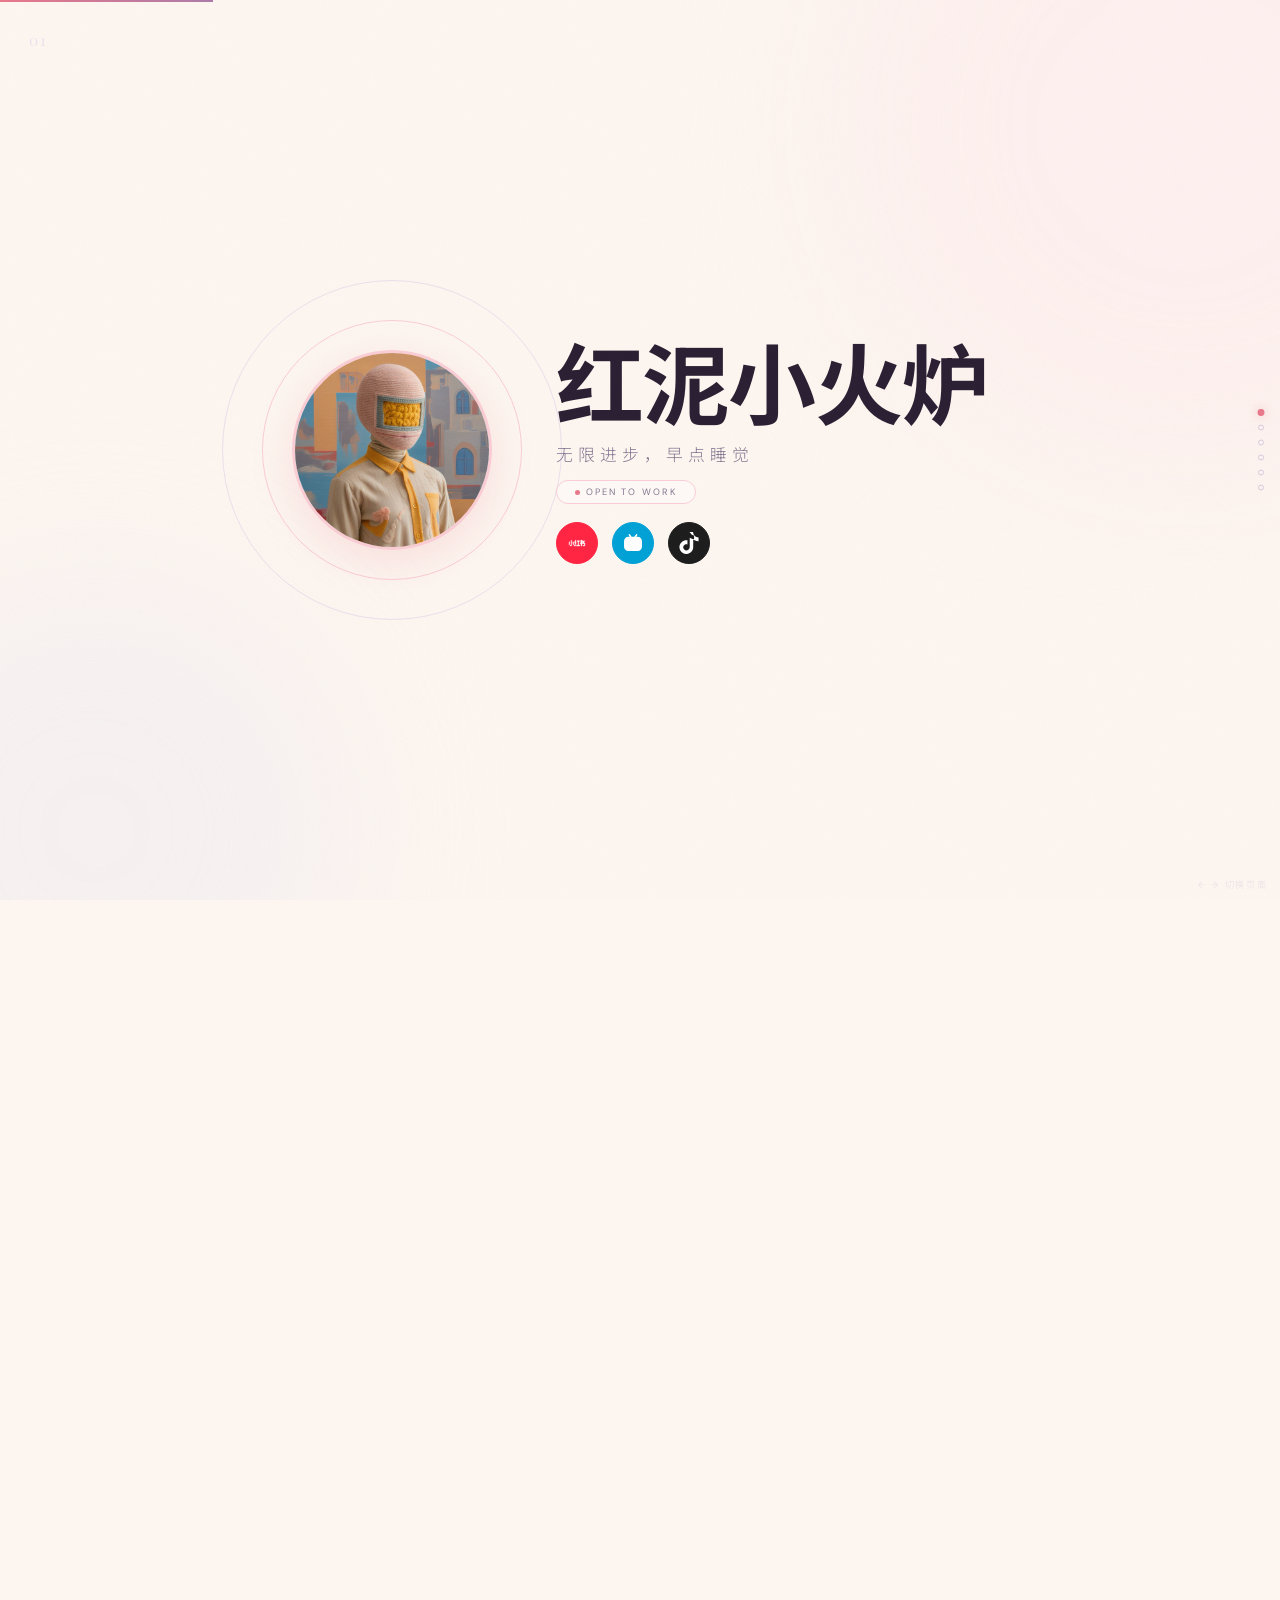
==== commit 51a39dae: "refine P4 works: compact overlay layout for single-screen fit - Featured card: 340px width, 16:10 ra" ====
--- a/index.html
+++ b/index.html
@@ -296,11 +296,7 @@
                             <div class="work-play-btn">
                                 <svg viewBox="0 0 24 24"><path d="M8 5v14l11-7z"/></svg>
                             </div>
-                        </div>
-                        <div class="work-info">
-                            <div class="work-title">精选作品标题</div>
-                            <div class="work-desc">这是主账号的精选代表作，展示核心创作风格与理念。</div>
-                            <span class="work-tag">品牌短片</span>
+                            <div class="work-title-overlay">精选作品标题</div>
                         </div>
                     </div>
                 </div>
--- a/css/style.css
+++ b/css/style.css
@@ -755,8 +755,8 @@
 
 .slide-works .slide-content {
     justify-content: flex-start;
-    padding-top: clamp(2.5rem, 6vh, 4rem);
-    padding-bottom: clamp(1rem, 3vh, 2rem);
+    padding-top: clamp(1.5rem, 3vh, 2rem);
+    padding-bottom: clamp(.5rem, 1.5vh, 1rem);
 }
 
 .work-section {
@@ -769,7 +769,7 @@
 }
 
 .work-section + .work-section {
-    margin-top: clamp(.2rem, .5vh, .4rem);
+    margin-top: clamp(.1rem, .3vh, .2rem);
 }
 
 /* 账号标签 */
@@ -814,7 +814,7 @@
 /* 精选大卡片网格 */
 .work-grid-featured {
     grid-template-columns: 1fr;
-    max-width: min(38vw, 300px);
+    max-width: min(32vw, 340px);
 }
 
 /* 精选大卡片 */
@@ -826,19 +826,9 @@
     aspect-ratio: 16 / 9;
 }
 
-.work-card-featured .work-info {
-    padding: 6px 10px;
-    gap: 2px;
-}
-
-.work-card-featured .work-desc {
-    font-size: 11px;
-    line-height: 1.4;
-}
-
-.work-card-featured .work-tag {
-    font-size: 10px;
-    padding: 2px 8px;
+.work-card-featured .work-title-overlay {
+    font-size: 14px;
+    padding: 10px 12px;
 }
 
 .work-card-featured .work-title {
@@ -872,7 +862,7 @@
 .work-cover-wrap {
     position: relative;
     width: 100%;
-    aspect-ratio: 16 / 9;
+    aspect-ratio: 16 / 10;
     overflow: hidden;
     background: linear-gradient(135deg, var(--blush-pale), var(--wisteria-pale));
 }
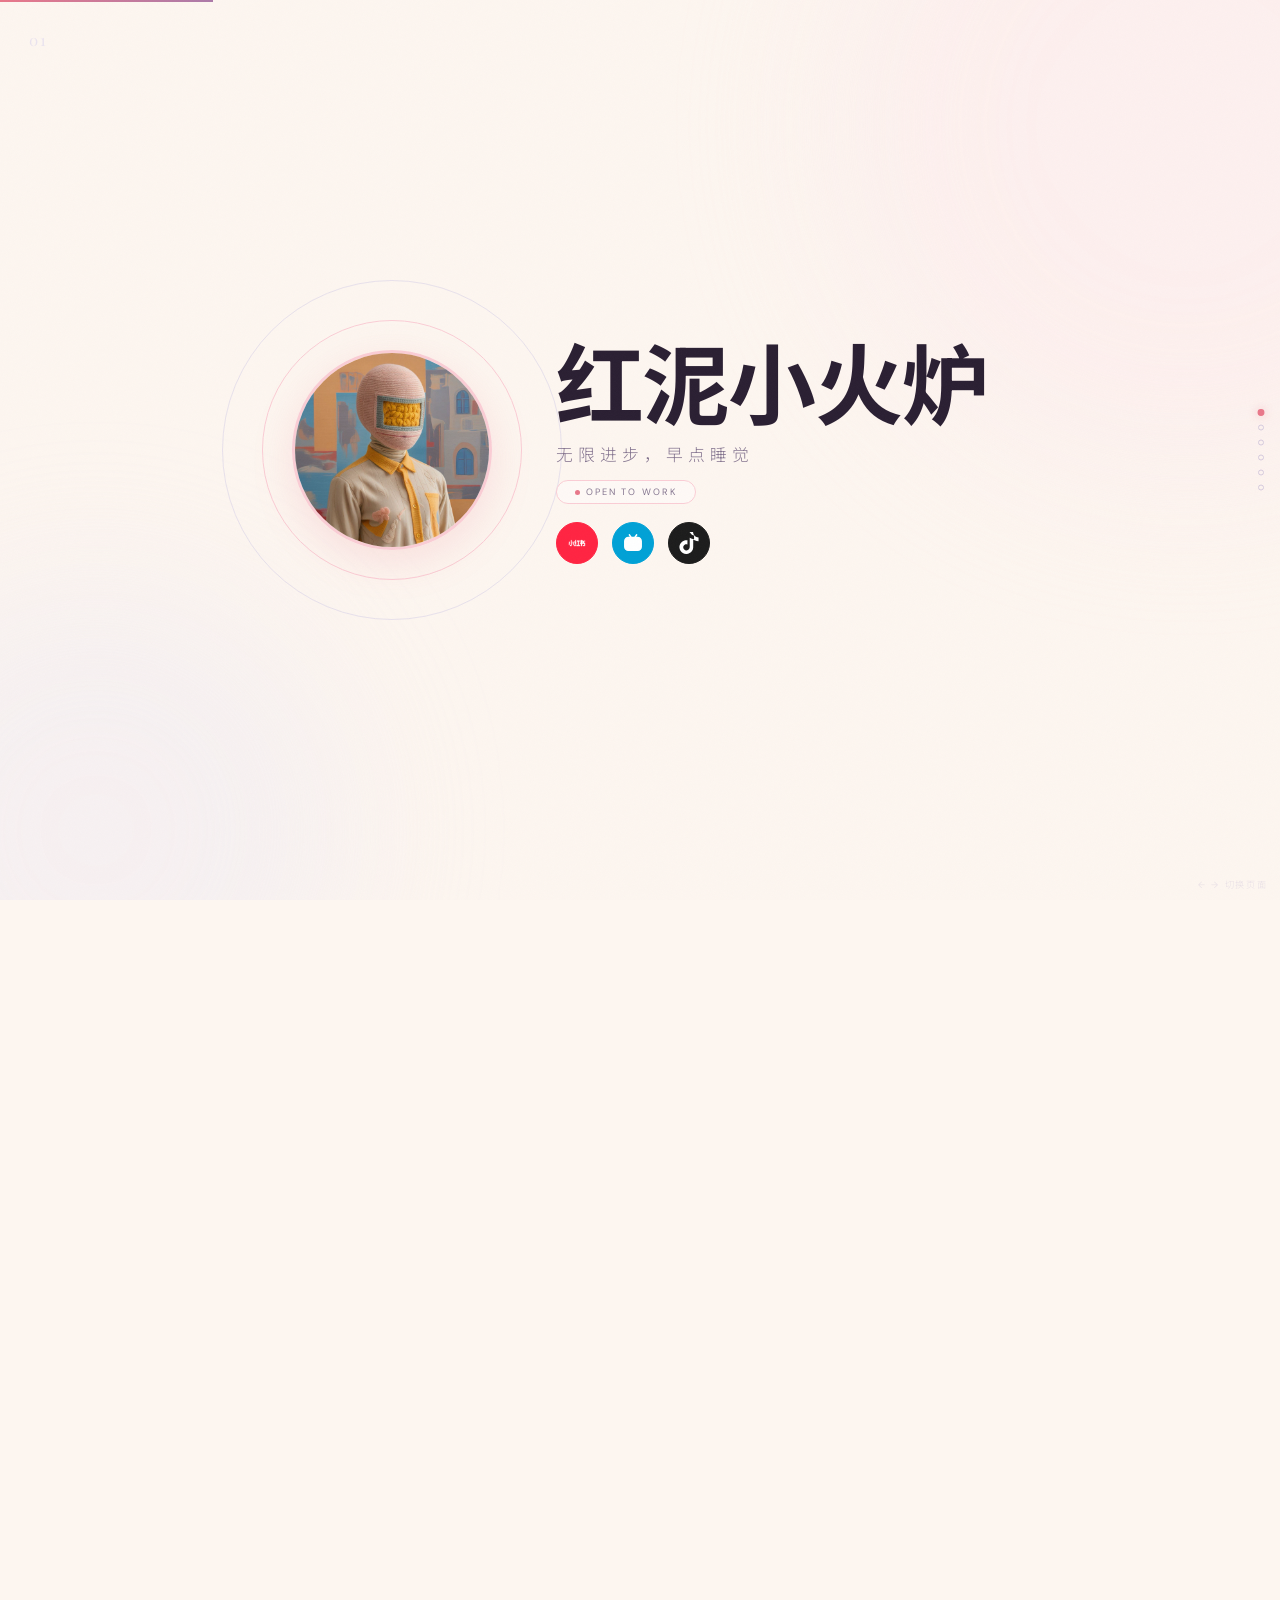
==== commit 48c456c5: "add Xiaohongshu video links for @智绘历史 account - Convert work cards from div to anchor tags for click" ====
--- a/index.html
+++ b/index.html
@@ -287,10 +287,9 @@
                 <div class="work-account-tag">
                     <span class="work-account-dot" style="background:#FF2442;"></span>
                     <span class="work-account-name">@红泥小火炉</span>
-                    <span class="work-account-desc">主账号 · 精选代表作</span>
                 </div>
                 <div class="work-grid work-grid-featured">
-                    <div class="work-card work-card-featured" data-bvid="BV1xx411c7mD">
+                    <a class="work-card work-card-featured" href="#" target="_blank" rel="noopener">
                         <div class="work-cover-wrap">
                             <img class="work-cover" src="" alt="作品封面">
                             <div class="work-play-btn">
@@ -298,7 +297,7 @@
                             </div>
                             <div class="work-title-overlay">精选作品标题</div>
                         </div>
-                    </div>
+                    </a>
                 </div>
             </div>
 
@@ -306,11 +305,10 @@
             <div class="work-section rv d4">
                 <div class="work-account-tag">
                     <span class="work-account-dot" style="background:#00A1D6;"></span>
-                    <span class="work-account-name">@账号名称</span>
-                    <span class="work-account-desc">副账号 · 更多作品</span>
+                    <span class="work-account-name">@智绘历史</span>
                 </div>
                 <div class="work-grid">
-                    <div class="work-card work-card-compact" data-bvid="BV1xx411c7mD">
+                    <a class="work-card work-card-compact" href="http://xhslink.com/o/5pS7EgtKmFf" target="_blank" rel="noopener">
                         <div class="work-cover-wrap">
                             <img class="work-cover" src="" alt="作品封面1">
                             <div class="work-play-btn">
@@ -318,9 +316,9 @@
                             </div>
                             <div class="work-title-overlay">作品标题一</div>
                         </div>
-                    </div>
-
-                    <div class="work-card work-card-compact" data-bvid="BV1xx411c7mD">
+                    </a>
+
+                    <a class="work-card work-card-compact" href="http://xhslink.com/o/57VN2IpZYCH" target="_blank" rel="noopener">
                         <div class="work-cover-wrap">
                             <img class="work-cover" src="" alt="作品封面2">
                             <div class="work-play-btn">
@@ -328,9 +326,9 @@
                             </div>
                             <div class="work-title-overlay">作品标题二</div>
                         </div>
-                    </div>
-
-                    <div class="work-card work-card-compact" data-bvid="BV1xx411c7mD">
+                    </a>
+
+                    <a class="work-card work-card-compact" href="http://xhslink.com/o/2s9EMPVkhe3" target="_blank" rel="noopener">
                         <div class="work-cover-wrap">
                             <img class="work-cover" src="" alt="作品封面3">
                             <div class="work-play-btn">
@@ -338,7 +336,7 @@
                             </div>
                             <div class="work-title-overlay">作品标题三</div>
                         </div>
-                    </div>
+                    </a>
                 </div>
             </div>
         </div>
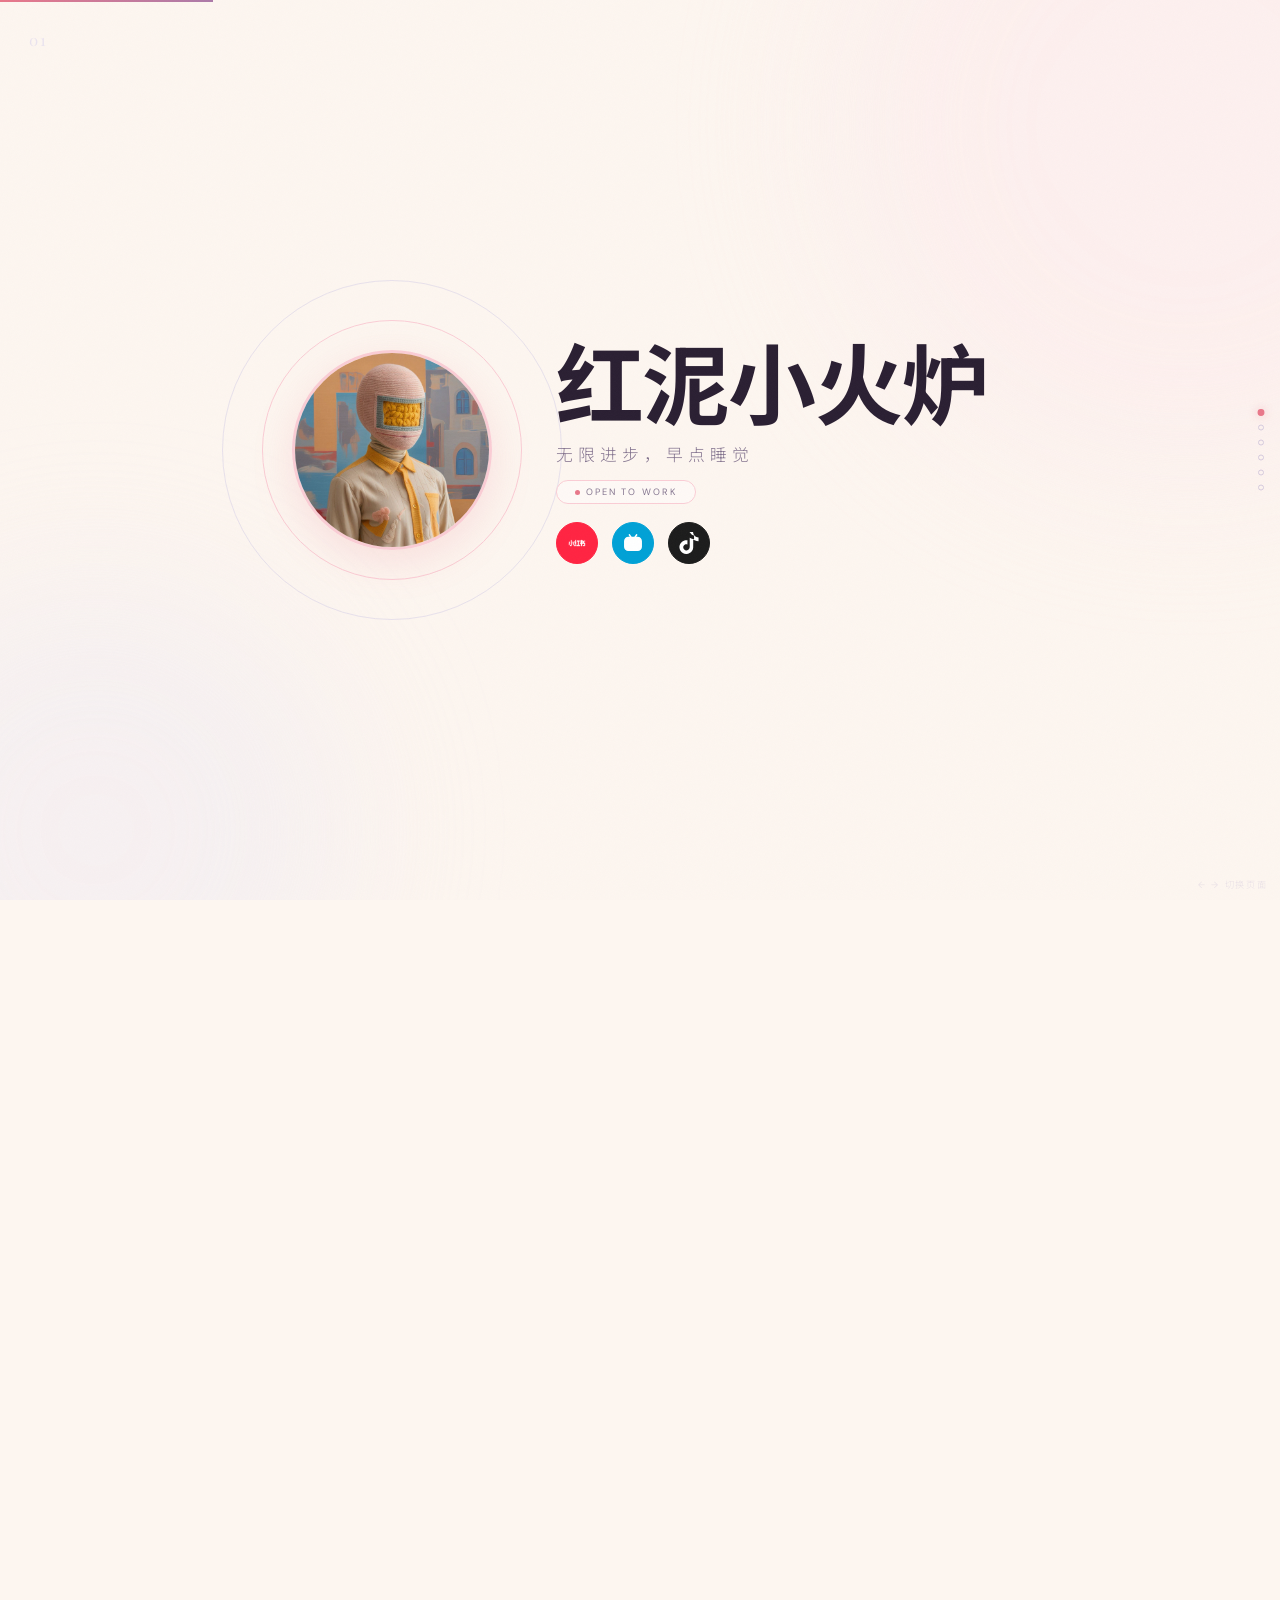
==== commit ff5915ae: "add '查看更多' links for each account section - Add work-more-link below each account's video grid - Pin" ====
--- a/index.html
+++ b/index.html
@@ -299,6 +299,7 @@
                         </div>
                     </a>
                 </div>
+                <a class="work-more-link" href="#" target="_blank" rel="noopener">查看更多 →</a>
             </div>
 
             <!-- 账号B：更多视频（3列小卡片） -->
@@ -338,6 +339,7 @@
                         </div>
                     </a>
                 </div>
+                <a class="work-more-link" href="#" target="_blank" rel="noopener">查看更多 →</a>
             </div>
         </div>
         <span class="sn">04</span>
--- a/css/style.css
+++ b/css/style.css
@@ -928,6 +928,22 @@
     font-weight: 600;
     line-height: 1.3;
     pointer-events: none;
+}
+
+/* 查看更多链接 */
+.work-more-link {
+    display: inline-flex;
+    align-items: center;
+    gap: 4px;
+    font-size: var(--fs-sm);
+    color: var(--blush);
+    font-weight: 600;
+    text-decoration: none;
+    margin-top: clamp(4px, .5vh, 6px);
+    transition: gap .3s ease;
+}
+.work-more-link:hover {
+    gap: 8px;
 }
 
 .work-title {
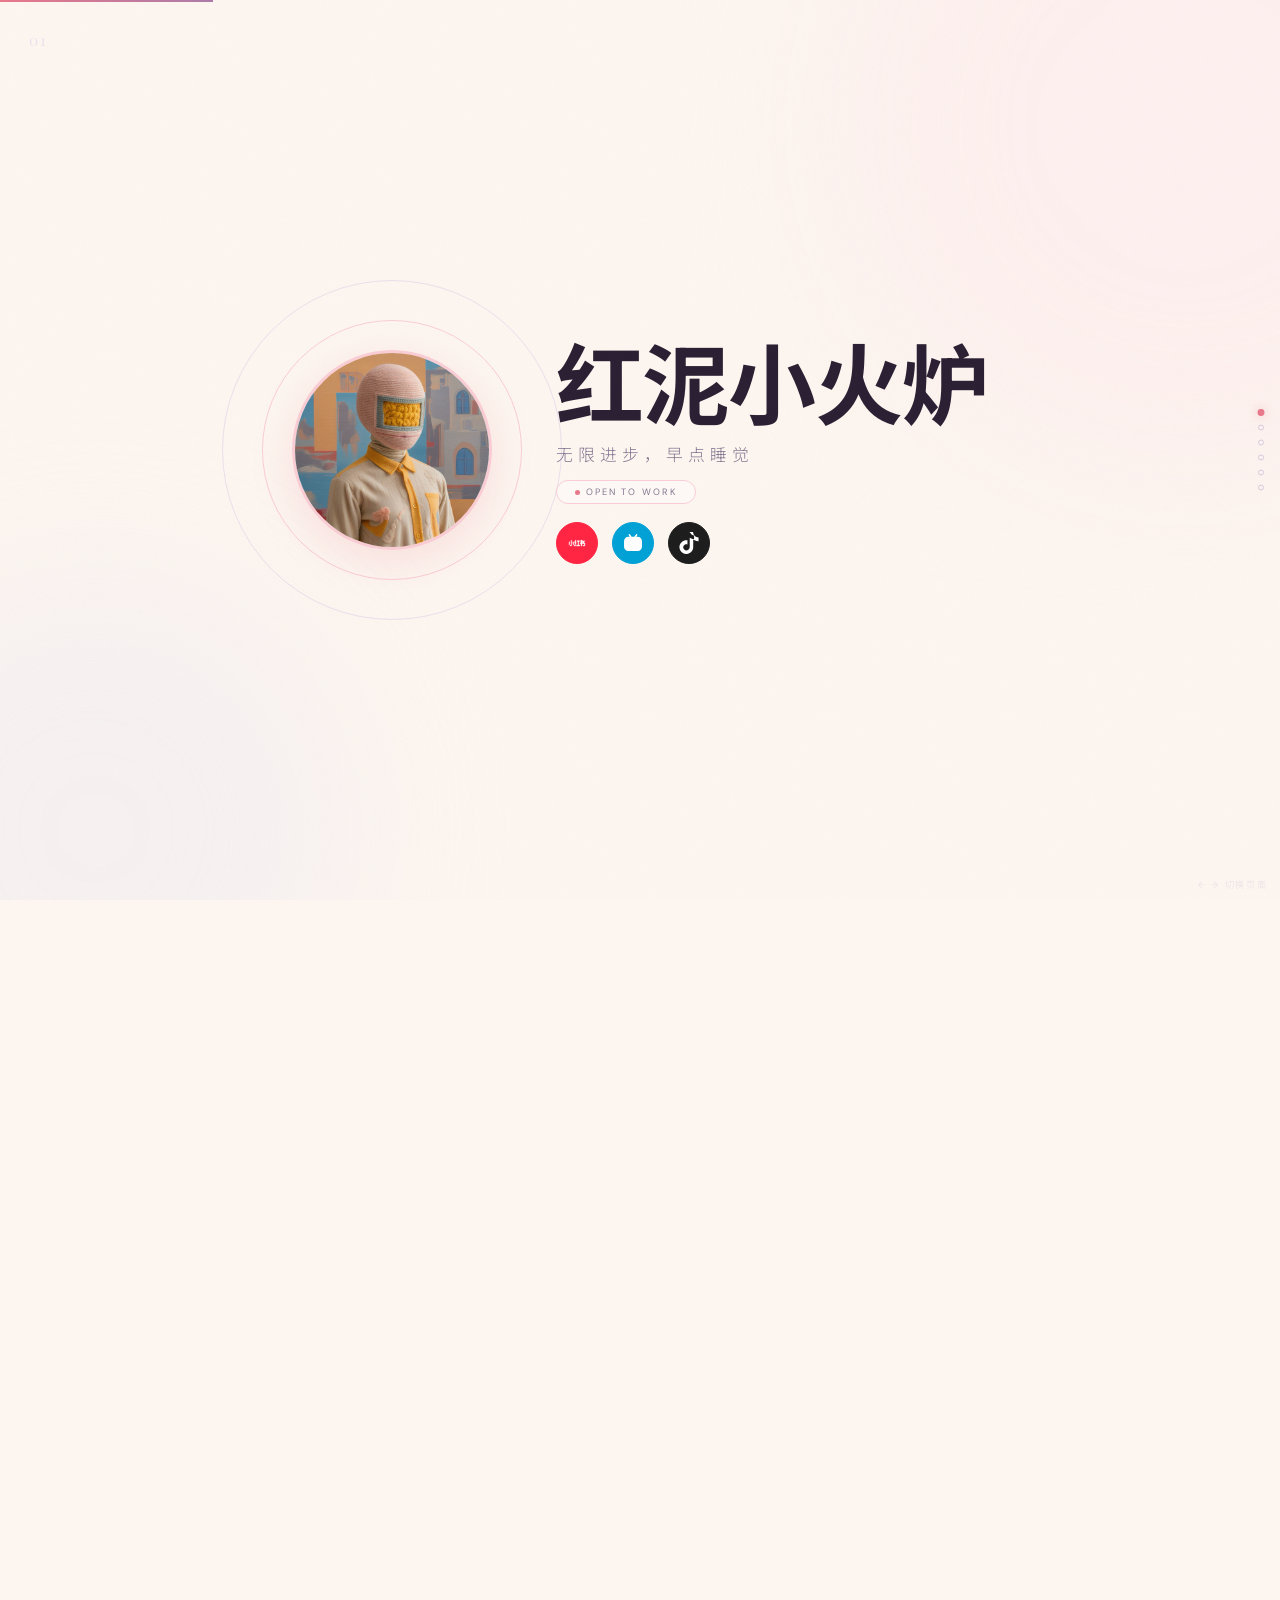
==== commit a08e3e23: "add 智绘历史 Xiaohongshu homepage link to '查看更多'" ====
--- a/index.html
+++ b/index.html
@@ -339,7 +339,7 @@
                         </div>
                     </a>
                 </div>
-                <a class="work-more-link" href="#" target="_blank" rel="noopener">查看更多 →</a>
+                <a class="work-more-link" href="https://xhslink.com/m/9Ibbr89OA4v" target="_blank" rel="noopener">查看更多 →</a>
             </div>
         </div>
         <span class="sn">04</span>
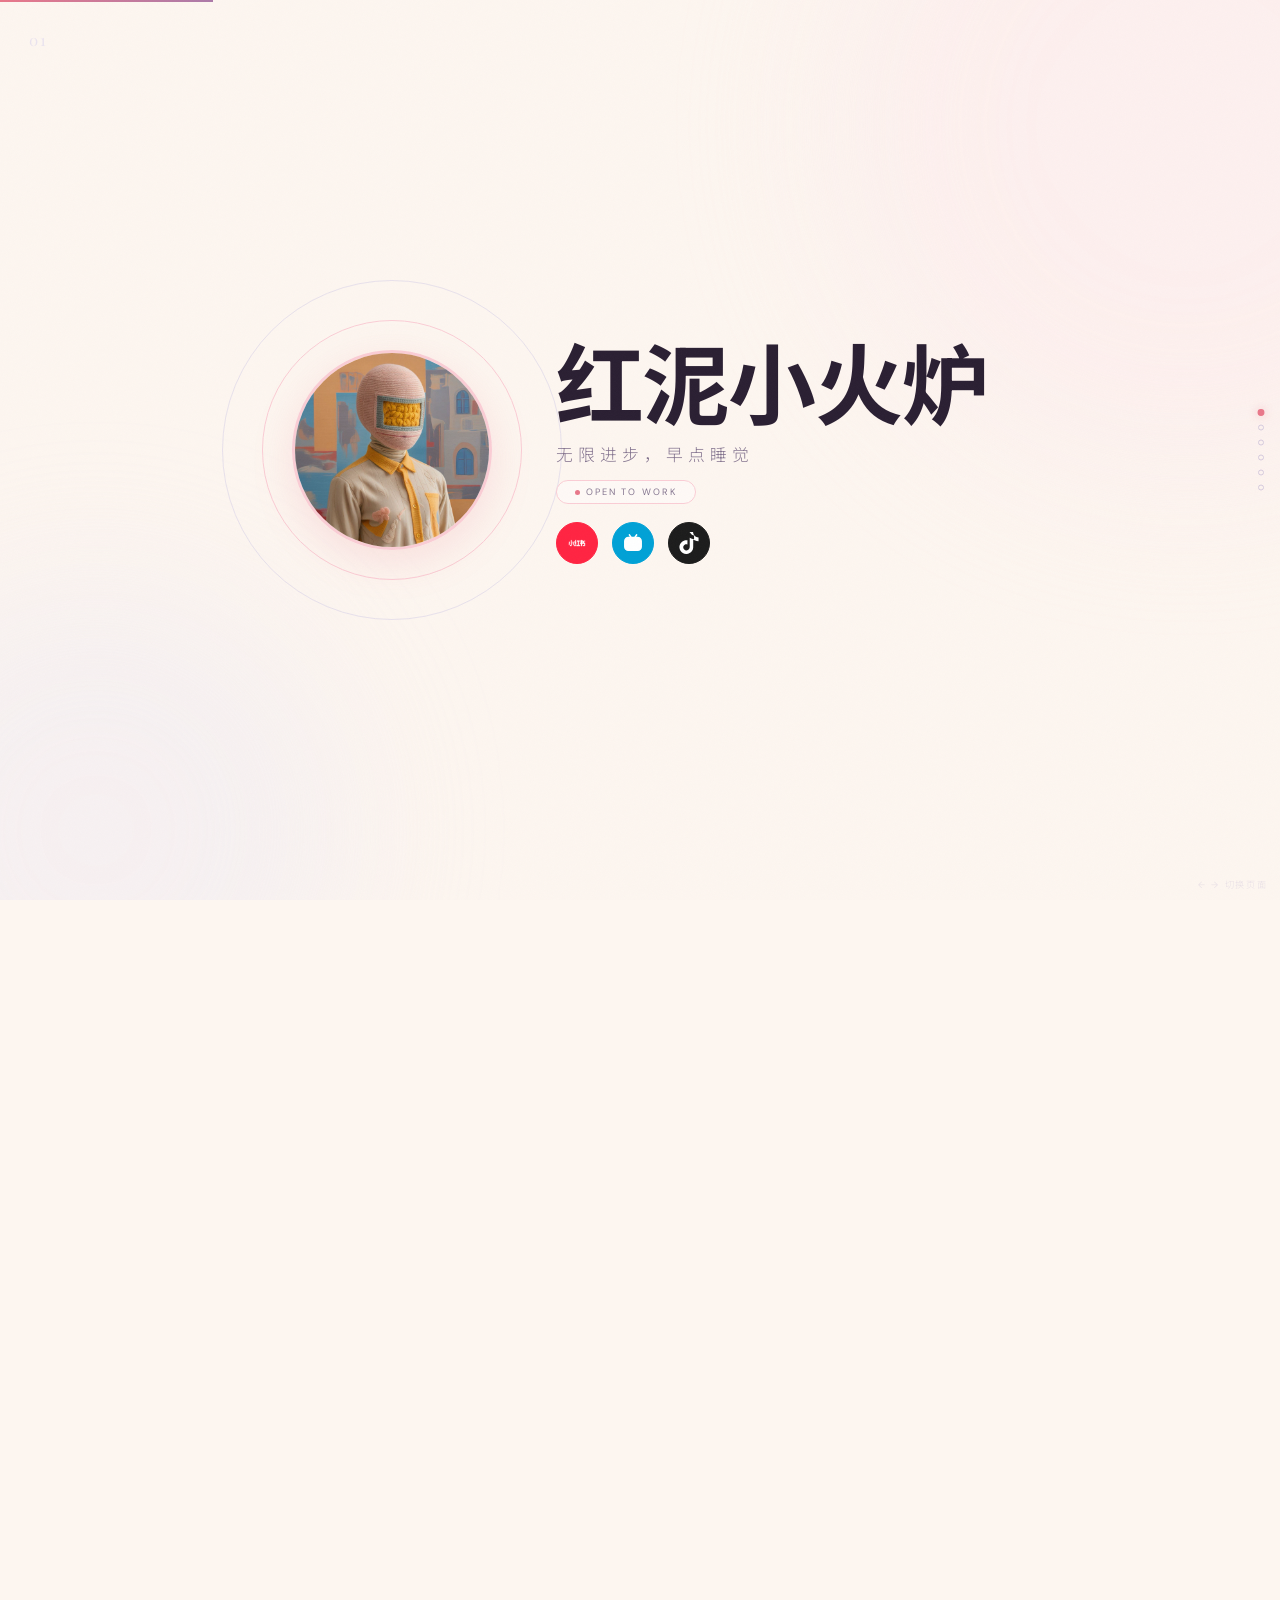
==== commit 1f69a2a3: "update knowledge base title" ====
--- a/index.html
+++ b/index.html
@@ -362,7 +362,7 @@
                     <div class="hub-logo lark-logo">
                         <img src="assets/images/feishu-logo.png" alt="飞书">
                     </div>
-                    <div class="blog-hub-title">小火炉的知识库</div>
+                    <div class="blog-hub-title">红泥小火炉的知识库</div>
                     <div class="blog-hub-desc">AI 创作笔记与方法论</div>
                     <div class="hub-action">
                         <span class="hub-action-btn">进入知识库</span>
--- a/css/style.css
+++ b/css/style.css
@@ -776,8 +776,8 @@
 .work-account-tag {
     display: inline-flex;
     align-items: center;
-    gap: 6px;
-    padding: 4px 12px;
+    gap: 10px;
+    padding: 8px 20px;
     border-radius: 100px;
     background: var(--glass);
     border: 1px solid var(--glass-border);
@@ -786,15 +786,37 @@
 }
 
 .work-account-dot {
+    position: relative;
     width: 8px;
     height: 8px;
     border-radius: 50%;
     flex-shrink: 0;
 }
 
+.work-account-dot::after {
+    content: '';
+    position: absolute;
+    top: 50%;
+    left: 50%;
+    transform: translate(-50%, -50%);
+    width: 100%;
+    height: 100%;
+    border-radius: 50%;
+    background: inherit;
+    opacity: 0.3;
+    animation: dotBreathe 2.4s ease-in-out infinite;
+}
+
+@keyframes dotBreathe {
+    0%, 100% { transform: translate(-50%, -50%) scale(1); opacity: 0.3; }
+    50% { transform: translate(-50%, -50%) scale(1.8); opacity: 0; }
+}
+
 .work-account-name {
-    font-size: var(--fs-sm);
-    font-weight: 600;
+    font-family: var(--ff-body);
+    font-size: clamp(.85rem, 1.4vw, 1rem);
+    font-weight: 500;
+    letter-spacing: .08em;
     color: var(--ink);
 }
 
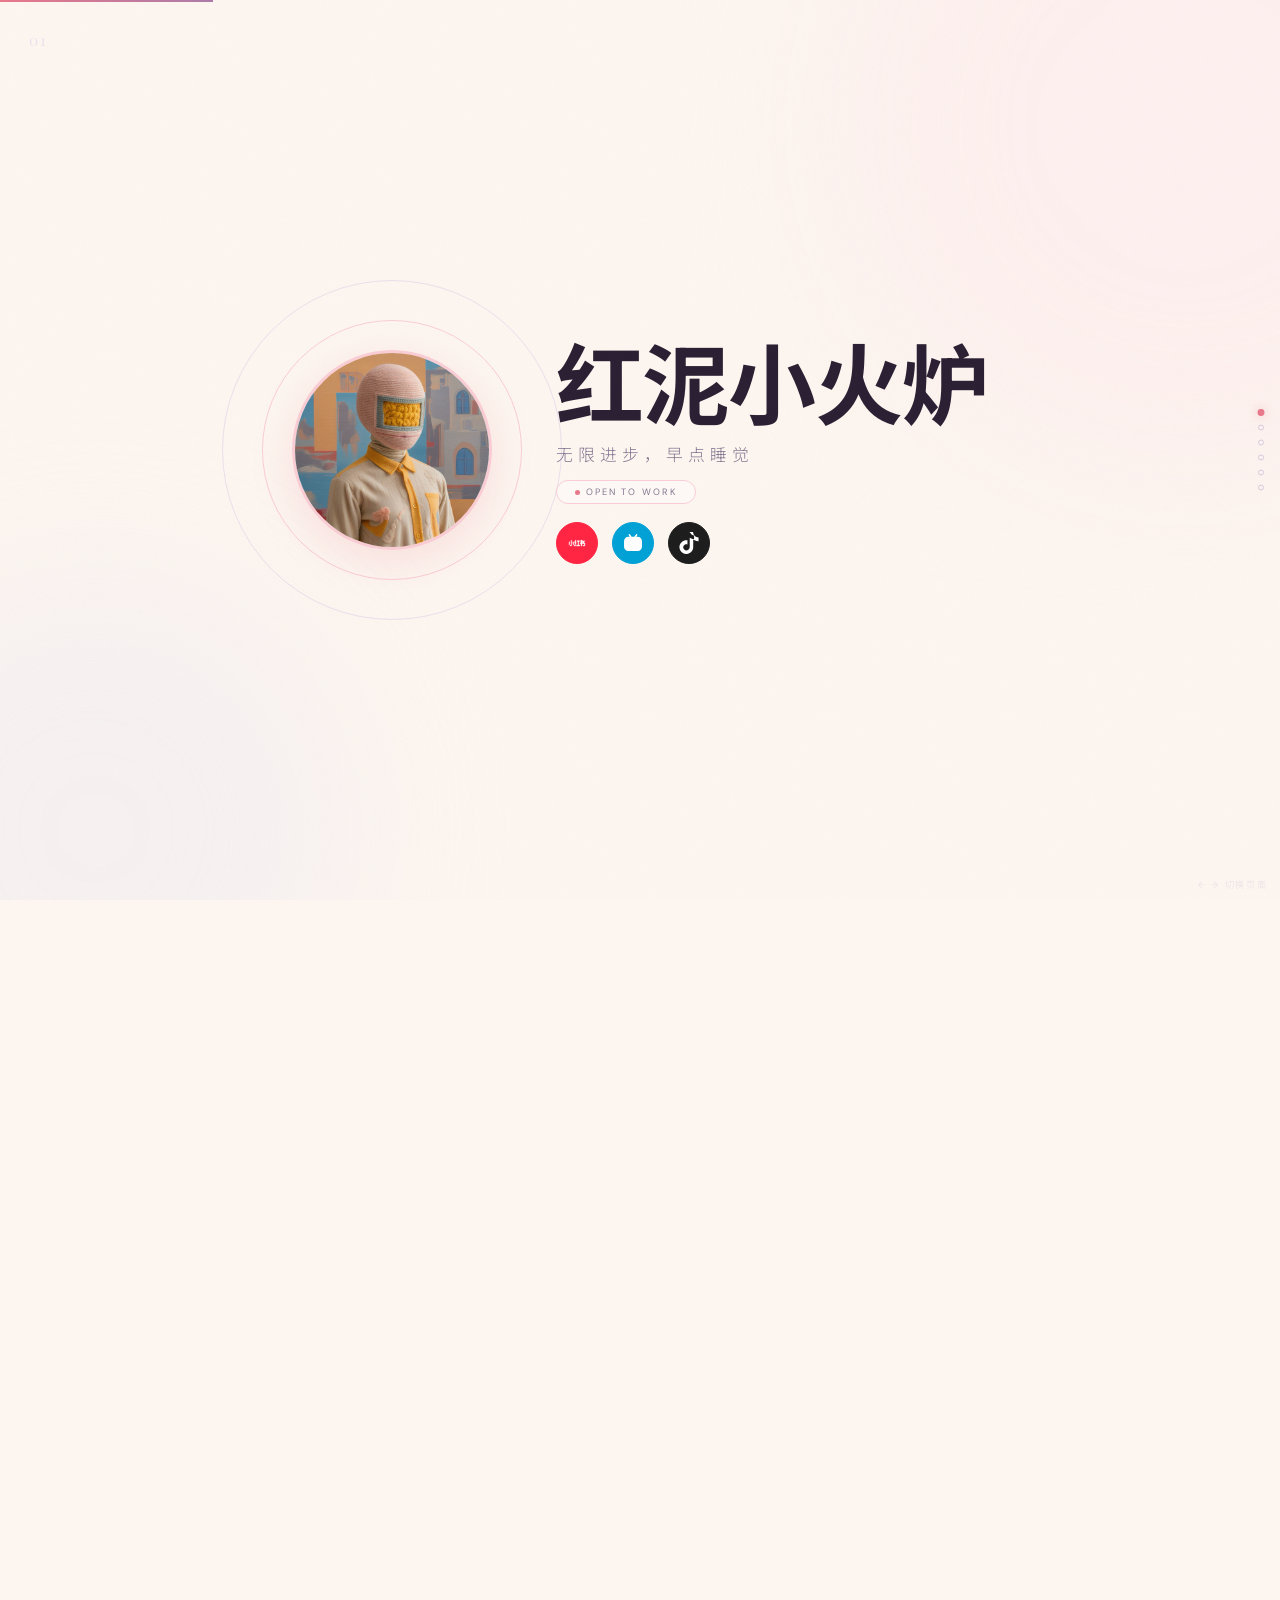
==== commit d47030ff: "replace AI tool nav with creator community card" ====
--- a/index.html
+++ b/index.html
@@ -369,34 +369,34 @@
                     </div>
                 </a>
 
-                <!-- AI 工具导航入口 -->
-                <a class="blog-hub rv d4 blog-hub-tools" href="ai-tools.html">
+                <!-- 创作者社群入口 -->
+                <a class="blog-hub rv d4 blog-hub-tools" href="#">
                     <div class="hub-logo tools-logo">
                         <svg viewBox="0 0 24 24" fill="none" stroke="currentColor" stroke-width="2" stroke-linecap="round" stroke-linejoin="round">
-                            <rect x="3" y="3" width="7" height="7"/>
-                            <rect x="14" y="3" width="7" height="7"/>
-                            <rect x="14" y="14" width="7" height="7"/>
-                            <rect x="3" y="14" width="7" height="7"/>
+                            <path d="M17 21v-2a4 4 0 0 0-4-4H5a4 4 0 0 0-4 4v2"/>
+                            <circle cx="9" cy="7" r="4"/>
+                            <path d="M23 21v-2a4 4 0 0 0-3-3.87"/>
+                            <path d="M16 3.13a4 4 0 0 1 0 7.75"/>
                         </svg>
                     </div>
-                    <div class="blog-hub-title">AI 工具导航</div>
-                    <div class="blog-hub-desc">精选实用 AI 工具库</div>
+                    <div class="blog-hub-title">创作者社群</div>
+                    <div class="blog-hub-desc">加入 AI 创作者交流群</div>
                     <div class="hub-preview-list">
                         <div class="hub-preview-item">
-                            <span class="hub-preview-date">图像</span>
-                            <span class="hub-preview-title">Midjourney、即梦 AI、可灵 AI…</span>
+                            <span class="hub-preview-date">交流</span>
+                            <span class="hub-preview-title">AI 创作经验分享</span>
                         </div>
                         <div class="hub-preview-item">
-                            <span class="hub-preview-date">写作</span>
-                            <span class="hub-preview-title">Claude、Kimi、豆包、Gemini…</span>
+                            <span class="hub-preview-date">资源</span>
+                            <span class="hub-preview-title">最新工具/教程/资料</span>
                         </div>
                         <div class="hub-preview-item">
-                            <span class="hub-preview-date">代码</span>
-                            <span class="hub-preview-title">Cursor、Trae、GitHub Copilot…</span>
+                            <span class="hub-preview-date">活动</span>
+                            <span class="hub-preview-title">线上分享与线下 MeetUp</span>
                         </div>
                     </div>
                     <div class="hub-action">
-                        <span class="hub-action-btn">探索工具</span>
+                        <span class="hub-action-btn">加入社群</span>
                     </div>
                 </a>
             </div>
--- a/css/style.css
+++ b/css/style.css
@@ -1126,7 +1126,7 @@
 
 .blog-hub-tools::after {
     background: linear-gradient(90deg,
-        var(--wisteria-mid) 0%,
+        #FF9F43 0%,
         var(--pistachio) 50%,
         var(--blush-soft) 100%);
 }
@@ -1194,11 +1194,11 @@
 }
 
 .tools-logo {
-    background: linear-gradient(135deg, var(--wisteria-mid), var(--pistachio));
-    box-shadow: 0 4px 14px rgba(139,92,246,.2);
+    background: linear-gradient(135deg, #FF9F43, var(--pistachio));
+    box-shadow: 0 4px 14px rgba(255,159,67,.25);
 }
 .blog-hub:hover .tools-logo {
-    box-shadow: 0 6px 20px rgba(139,92,246,.3);
+    box-shadow: 0 6px 20px rgba(255,159,67,.35);
 }
 
 /* ---- 标题与描述 ---- */
@@ -1330,12 +1330,12 @@
 
 /* 工具卡片用紫绿渐变按钮 */
 .blog-hub-tools .hub-action-btn {
-    background: linear-gradient(135deg, var(--wisteria-mid), var(--pistachio));
-    box-shadow: 0 4px 16px rgba(139,92,246,.25);
+    background: linear-gradient(135deg, #FF9F43, var(--pistachio));
+    box-shadow: 0 4px 16px rgba(255,159,67,.25);
 }
 
 .blog-hub-tools:hover .hub-action-btn {
-    box-shadow: 0 6px 24px rgba(139,92,246,.35);
+    box-shadow: 0 6px 24px rgba(255,159,67,.35);
 }
 
 .hub-arrow {
